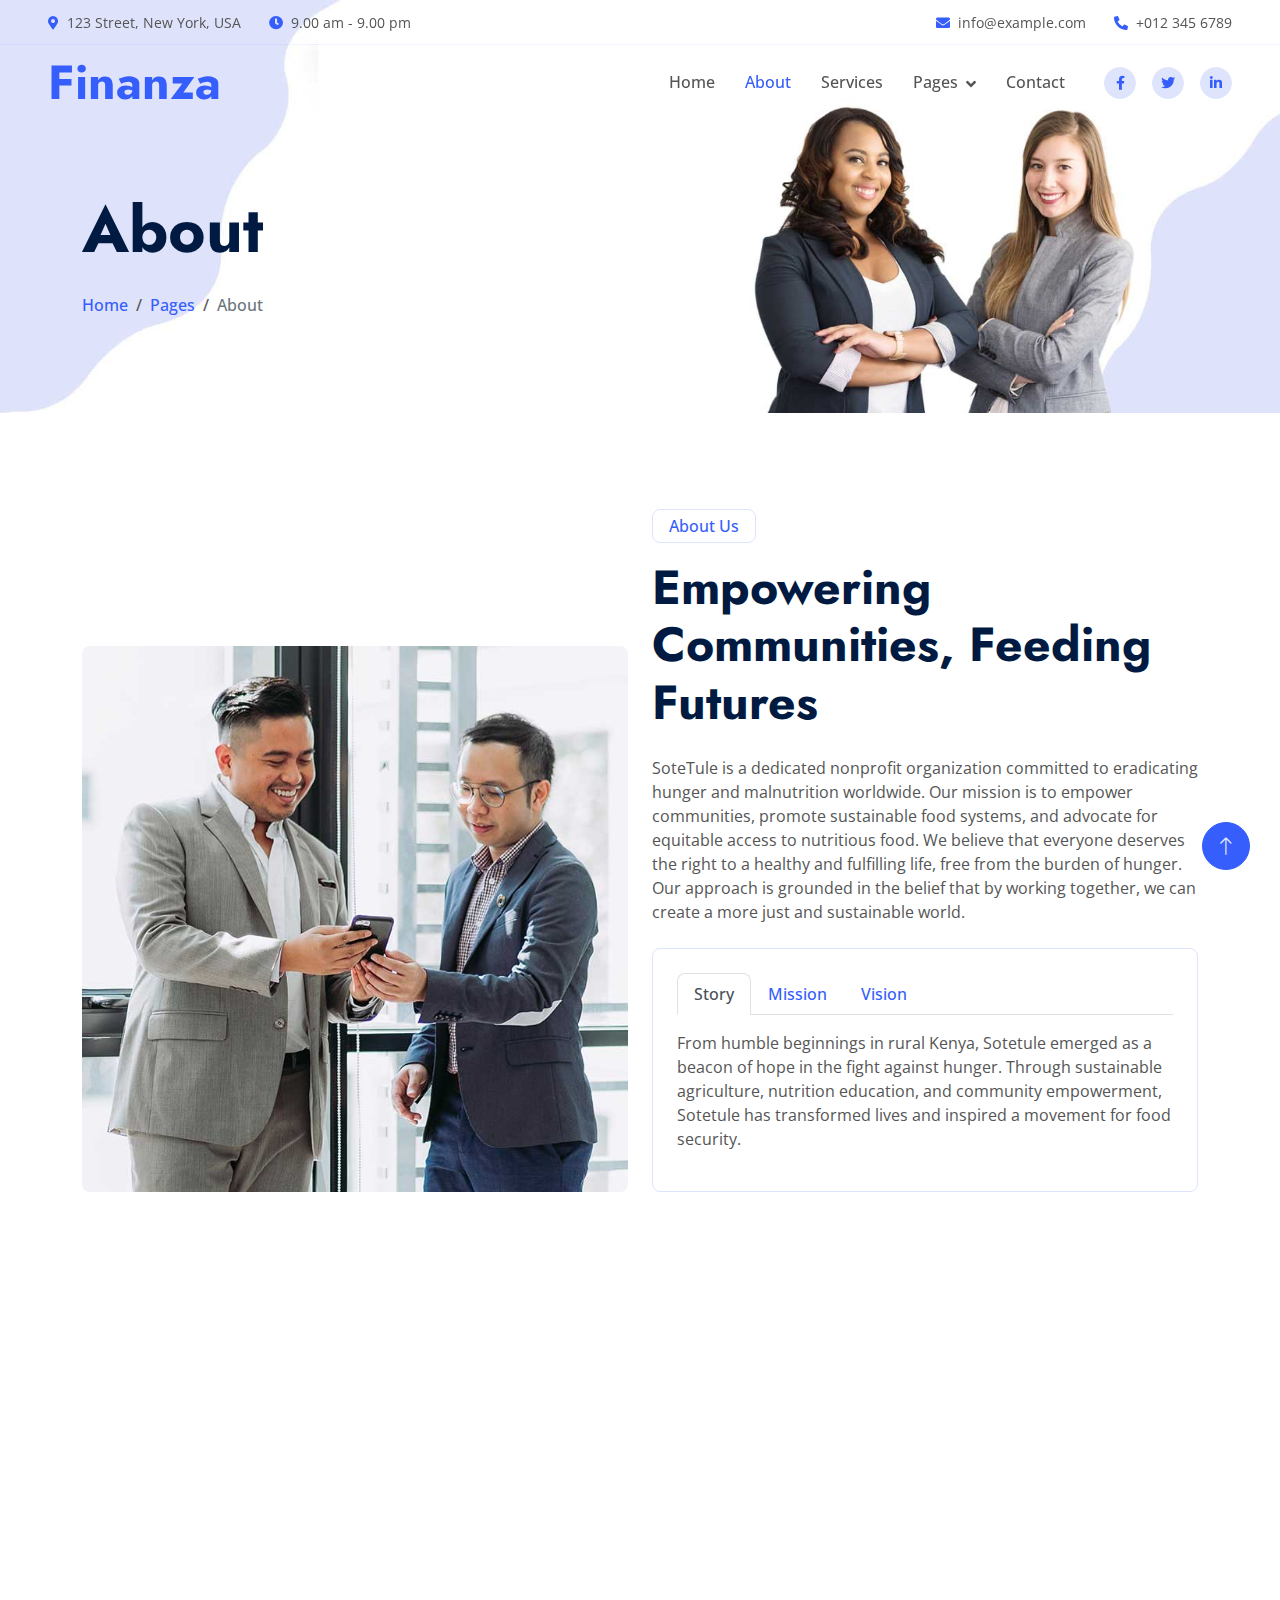
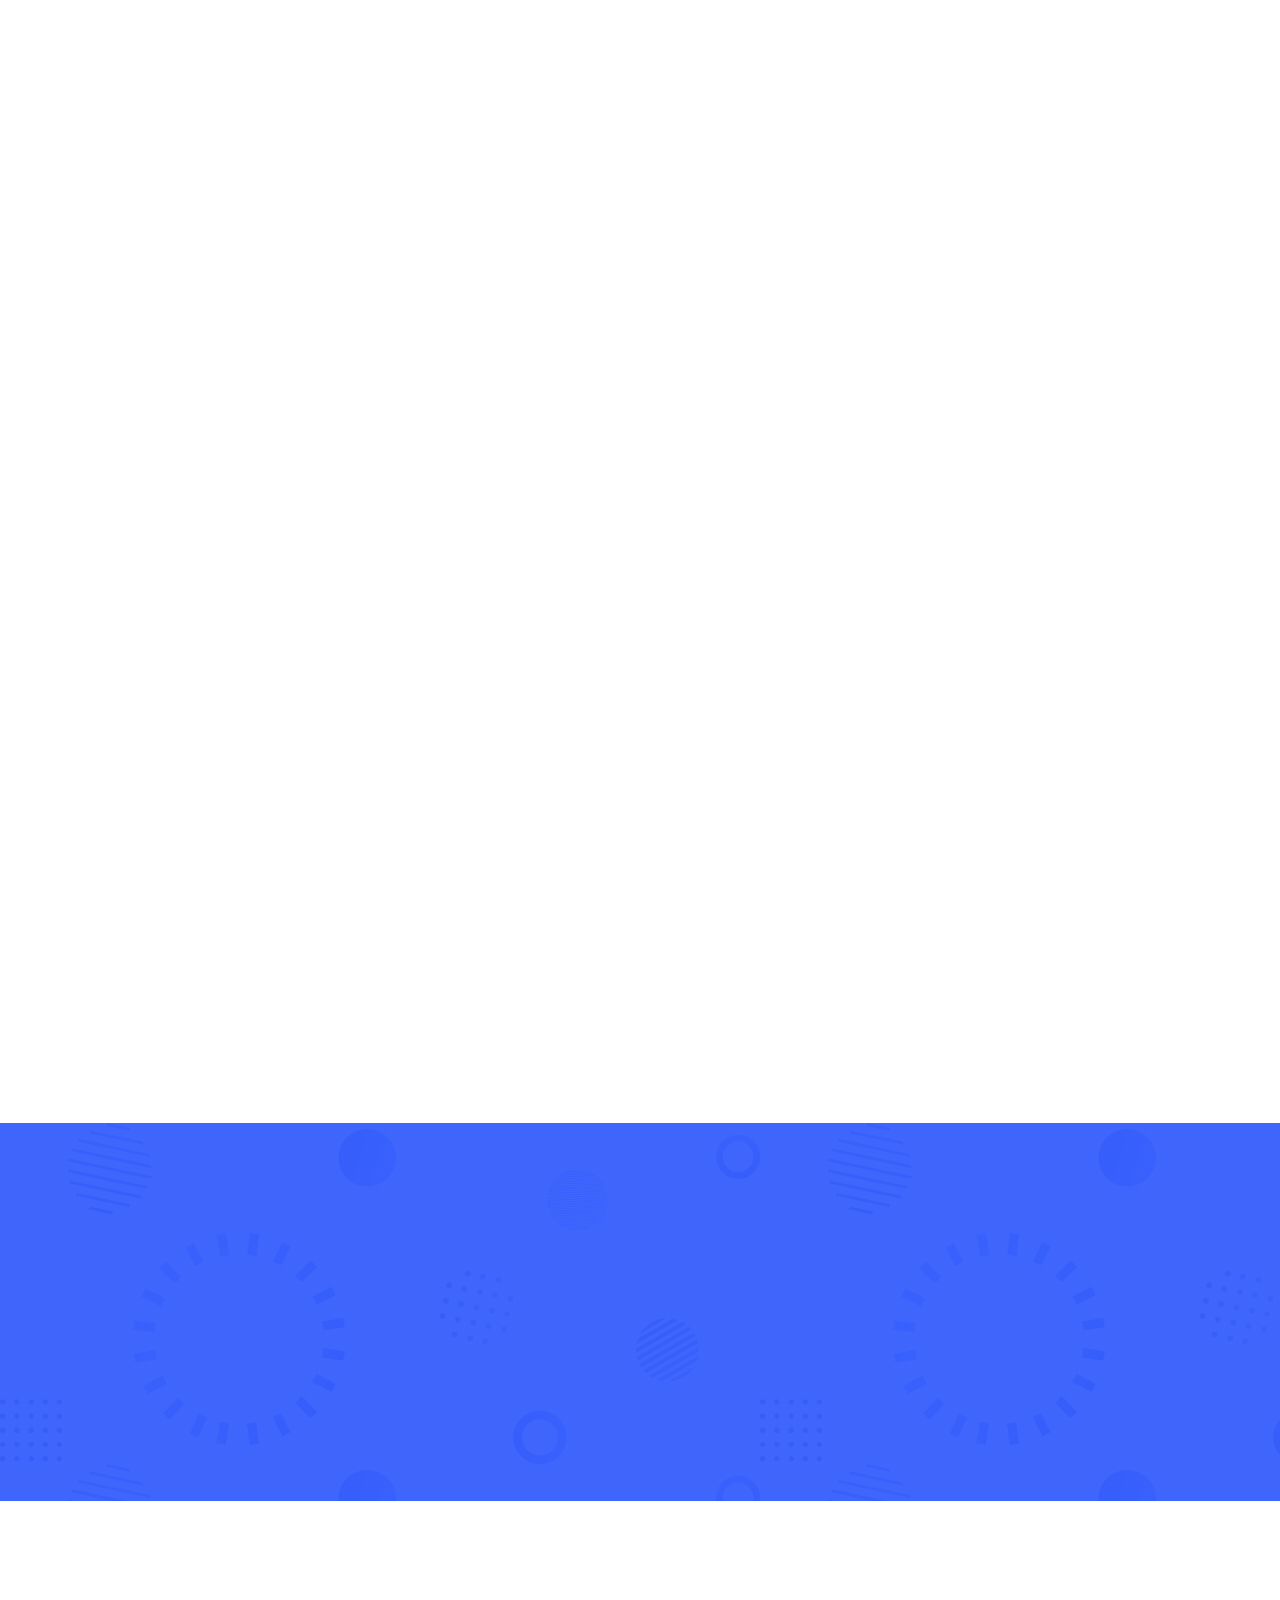
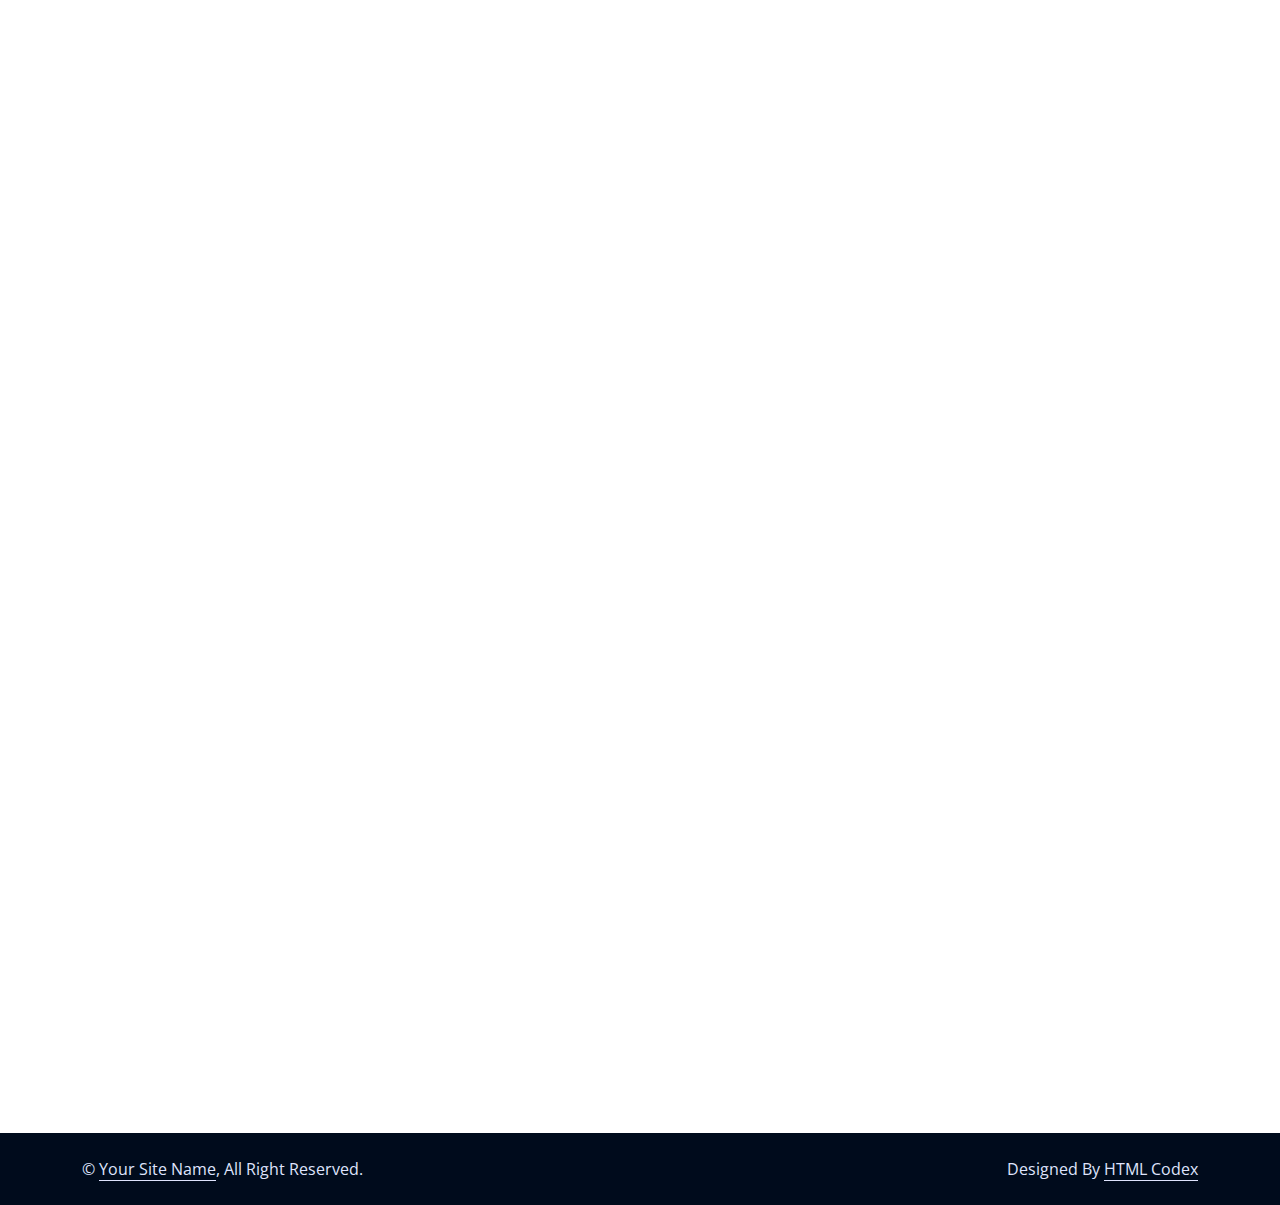
==== about.html @ b4c30daa "new project" ====
<!DOCTYPE html>
<html lang="en">

<head>
    <meta charset="utf-8">
    <title>Finanza - Financial Services Website Template</title>
    <meta content="width=device-width, initial-scale=1.0" name="viewport">
    <meta content="" name="keywords">
    <meta content="" name="description">

    <!-- Favicon -->
    <link href="img/favicon.ico" rel="icon">

    <!-- Google Web Fonts -->
    <link rel="preconnect" href="https://fonts.googleapis.com">
    <link rel="preconnect" href="https://fonts.gstatic.com" crossorigin>
    <link href="https://fonts.googleapis.com/css2?family=Jost:wght@500;600;700&family=Open+Sans:wght@400;500&display=swap" rel="stylesheet">  

    <!-- Icon Font Stylesheet -->
    <link href="https://cdnjs.cloudflare.com/ajax/libs/font-awesome/5.10.0/css/all.min.css" rel="stylesheet">
    <link href="https://cdn.jsdelivr.net/npm/bootstrap-icons@1.4.1/font/bootstrap-icons.css" rel="stylesheet">

    <!-- Libraries Stylesheet -->
    <link href="lib/animate/animate.min.css" rel="stylesheet">
    <link href="lib/owlcarousel/assets/owl.carousel.min.css" rel="stylesheet">

    <!-- Customized Bootstrap Stylesheet -->
    <link href="css/bootstrap.min.css" rel="stylesheet">

    <!-- Template Stylesheet -->
    <link href="css/style.css" rel="stylesheet">
</head>

<body>
    <!-- Spinner Start -->
    <div id="spinner" class="show bg-white position-fixed translate-middle w-100 vh-100 top-50 start-50 d-flex align-items-center justify-content-center">
        <div class="spinner-border text-primary" role="status" style="width: 3rem; height: 3rem;"></div>
    </div>
    <!-- Spinner End -->


    <!-- Navbar Start -->
    <div class="container-fluid fixed-top px-0 wow fadeIn" data-wow-delay="0.1s">
        <div class="top-bar row gx-0 align-items-center d-none d-lg-flex">
            <div class="col-lg-6 px-5 text-start">
                <small><i class="fa fa-map-marker-alt text-primary me-2"></i>123 Street, New York, USA</small>
                <small class="ms-4"><i class="fa fa-clock text-primary me-2"></i>9.00 am - 9.00 pm</small>
            </div>
            <div class="col-lg-6 px-5 text-end">
                <small><i class="fa fa-envelope text-primary me-2"></i>info@example.com</small>
                <small class="ms-4"><i class="fa fa-phone-alt text-primary me-2"></i>+012 345 6789</small>
            </div>
        </div>

        <nav class="navbar navbar-expand-lg navbar-light py-lg-0 px-lg-5 wow fadeIn" data-wow-delay="0.1s">
            <a href="index.html" class="navbar-brand ms-4 ms-lg-0">
                <h1 class="display-5 text-primary m-0">Finanza</h1>
            </a>
            <button type="button" class="navbar-toggler me-4" data-bs-toggle="collapse" data-bs-target="#navbarCollapse">
                <span class="navbar-toggler-icon"></span>
            </button>
            <div class="collapse navbar-collapse" id="navbarCollapse">
                <div class="navbar-nav ms-auto p-4 p-lg-0">
                    <a href="index.html" class="nav-item nav-link">Home</a>
                    <a href="about.html" class="nav-item nav-link active">About</a>
                    <a href="service.html" class="nav-item nav-link">Services</a>
                    <div class="nav-item dropdown">
                        <a href="#" class="nav-link dropdown-toggle" data-bs-toggle="dropdown">Pages</a>
                        <div class="dropdown-menu border-light m-0">
                            <a href="project.html" class="dropdown-item">Projects</a>
                            <a href="feature.html" class="dropdown-item">Features</a>
                            <a href="team.html" class="dropdown-item">Team Member</a>
                            <a href="testimonial.html" class="dropdown-item">Testimonial</a>
                            <a href="404.html" class="dropdown-item">404 Page</a>
                        </div>
                    </div>
                    <a href="contact.html" class="nav-item nav-link">Contact</a>
                </div>
                <div class="d-none d-lg-flex ms-2">
                    <a class="btn btn-light btn-sm-square rounded-circle ms-3" href="">
                        <small class="fab fa-facebook-f text-primary"></small>
                    </a>
                    <a class="btn btn-light btn-sm-square rounded-circle ms-3" href="">
                        <small class="fab fa-twitter text-primary"></small>
                    </a>
                    <a class="btn btn-light btn-sm-square rounded-circle ms-3" href="">
                        <small class="fab fa-linkedin-in text-primary"></small>
                    </a>
                </div>
            </div>
        </nav>
    </div>
    <!-- Navbar End -->


    <!-- Page Header Start -->
    <div class="container-fluid page-header mb-5 wow fadeIn" data-wow-delay="0.1s">
        <div class="container">
            <h1 class="display-3 mb-4 animated slideInDown">About</h1>
            <nav aria-label="breadcrumb animated slideInDown">
                <ol class="breadcrumb mb-0">
                    <li class="breadcrumb-item"><a href="#">Home</a></li>
                    <li class="breadcrumb-item"><a href="#">Pages</a></li>
                    <li class="breadcrumb-item active" aria-current="page">About</li>
                </ol>
            </nav>
        </div>
    </div>
    <!-- Page Header End -->


    <!-- About Start -->
    <div class="container-xxl py-5">
        <div class="container">
            <div class="row g-4 align-items-end mb-4">
                <div class="col-lg-6 wow fadeInUp" data-wow-delay="0.1s">
                    <img class="img-fluid rounded" src="img/about.jpg">
                </div>
                <div class="col-lg-6 wow fadeInUp" data-wow-delay="0.3s">
                    <p class="d-inline-block border rounded text-primary fw-semi-bold py-1 px-3">About Us</p>
                    <h1 class="display-5 mb-4">Empowering Communities, Feeding Futures</h1>
                    <p class="mb-4">SoteTule is a dedicated nonprofit organization committed to eradicating hunger and malnutrition worldwide. Our mission is to empower communities, promote sustainable food systems, and advocate for equitable access to nutritious food.
                    We believe that everyone deserves the right to a healthy and fulfilling life, free from the burden of hunger. Our approach is grounded in the belief that by working together, we can create a more just and sustainable world.</p>
                    <div class="border rounded p-4">
                        <nav>
                            <div class="nav nav-tabs mb-3" id="nav-tab" role="tablist">
                                <button class="nav-link fw-semi-bold active" id="nav-story-tab" data-bs-toggle="tab" data-bs-target="#nav-story" type="button" role="tab" aria-controls="nav-story" aria-selected="true">Story</button>
                                <button class="nav-link fw-semi-bold" id="nav-mission-tab" data-bs-toggle="tab" data-bs-target="#nav-mission" type="button" role="tab" aria-controls="nav-mission" aria-selected="false">Mission</button>
                                <button class="nav-link fw-semi-bold" id="nav-vision-tab" data-bs-toggle="tab" data-bs-target="#nav-vision" type="button" role="tab" aria-controls="nav-vision" aria-selected="false">Vision</button>
                            </div>
                        </nav>
                        <div class="tab-content" id="nav-tabContent">
                            <div class="tab-pane fade show active" id="nav-story" role="tabpanel" aria-labelledby="nav-story-tab">
                                <p>From humble beginnings in rural Kenya, Sotetule emerged as a beacon of hope in the fight against hunger. Through sustainable agriculture, nutrition education, and community empowerment, Sotetule has transformed lives and inspired a movement for food security.</p>
                                <!-- <p class="mb-0">Diam dolor diam ipsum et tempor sit. Aliqu diam amet diam et eos labore. Clita erat ipsum et lorem et sit</p> -->
                            </div>
                            <div class="tab-pane fade" id="nav-mission" role="tabpanel" aria-labelledby="nav-mission-tab">
                                <p>To eradicate hunger and malnutrition worldwide by promoting sustainable food systems, empowering communities, and advocating for equitable access to nutritious food.</p>
                                <!-- <p class="mb-0">Diam dolor diam ipsum et tempor sit. Aliqu diam amet diam et eos labore. Clita erat ipsum et lorem et sit</p> -->
                            </div>
                            <div class="tab-pane fade" id="nav-vision" role="tabpanel" aria-labelledby="nav-vision-tab">
                                <p>A world where everyone has the right to a healthy and fulfilling life, free from hunger and malnutrition.</p>
                                <!-- <p class="mb-0">Diam dolor diam ipsum et tempor sit. Aliqu diam amet diam et eos labore. Clita erat ipsum et lorem et sit</p> -->
                            </div>
                        </div>
                    </div>
                </div>
            </div><!--about us-->

            <div class="row g-4 align-items-end mb-4">
                <div class="col-lg-6 wow fadeInUp" data-wow-delay="0.3s">
                    <p class="d-inline-block border rounded text-primary fw-semi-bold py-1 px-3">Our Approach</p>
                    <h1 class="display-5 mb-4">Our key approaches include:</h1>
                    <ul>
                        <li>Community-Driven Initiatives: We empower local communities to take ownership of their food systems and implement sustainable solutions.</li>
                        <li>Partnerships and Collaborations: We work with governments, NGOs, and the private sector to leverage resources and expertise.</li>
                        <li>Evidence-Based Practices: We use data and research to inform our programs and ensure their effectiveness.</li>
                    </ul>
                </div>
                <div class="col-lg-6 wow fadeInUp" data-wow-delay="0.1s">
                    <img class="img-fluid rounded" src="img/about.jpg">
                </div>
            </div><!--our approach-->


            <div class="row g-4 align-items-end mb-4">
                <div class="col-lg-6 wow fadeInUp" data-wow-delay="0.1s">
                    <img class="img-fluid rounded" src="img/about.jpg">
                </div>
                <div class="col-lg-6 wow fadeInUp" data-wow-delay="0.3s">
                    <p class="d-inline-block border rounded text-primary fw-semi-bold py-1 px-3">About Us</p>
                    <h1 class="display-5 mb-4">Empowering Communities, Feeding Futures</h1>
                    <p class="mb-4">SoteTule is a dedicated nonprofit organization committed to eradicating hunger and malnutrition worldwide. Our mission is to empower communities, promote sustainable food systems, and advocate for equitable access to nutritious food.
                    We believe that everyone deserves the right to a healthy and fulfilling life, free from the burden of hunger. Our approach is grounded in the belief that by working together, we can create a more just and sustainable world.</p>
                    <div class="border rounded p-4">
                        <nav>
                            <div class="nav nav-tabs mb-3" id="nav-tab" role="tablist">
                                <button class="nav-link fw-semi-bold active" id="nav-story-tab" data-bs-toggle="tab" data-bs-target="#nav-story" type="button" role="tab" aria-controls="nav-story" aria-selected="true">Story</button>
                                <button class="nav-link fw-semi-bold" id="nav-mission-tab" data-bs-toggle="tab" data-bs-target="#nav-mission" type="button" role="tab" aria-controls="nav-mission" aria-selected="false">Mission</button>
                                <button class="nav-link fw-semi-bold" id="nav-vision-tab" data-bs-toggle="tab" data-bs-target="#nav-vision" type="button" role="tab" aria-controls="nav-vision" aria-selected="false">Vision</button>
                            </div>
                        </nav>
                        <div class="tab-content" id="nav-tabContent">
                            <div class="tab-pane fade show active" id="nav-story" role="tabpanel" aria-labelledby="nav-story-tab">
                                <p>From humble beginnings in rural Kenya, Sotetule emerged as a beacon of hope in the fight against hunger. Through sustainable agriculture, nutrition education, and community empowerment, Sotetule has transformed lives and inspired a movement for food security.</p>
                                <!-- <p class="mb-0">Diam dolor diam ipsum et tempor sit. Aliqu diam amet diam et eos labore. Clita erat ipsum et lorem et sit</p> -->
                            </div>
                            <div class="tab-pane fade" id="nav-mission" role="tabpanel" aria-labelledby="nav-mission-tab">
                                <p>To eradicate hunger and malnutrition worldwide by promoting sustainable food systems, empowering communities, and advocating for equitable access to nutritious food.</p>
                                <!-- <p class="mb-0">Diam dolor diam ipsum et tempor sit. Aliqu diam amet diam et eos labore. Clita erat ipsum et lorem et sit</p> -->
                            </div>
                            <div class="tab-pane fade" id="nav-vision" role="tabpanel" aria-labelledby="nav-vision-tab">
                                <p>A world where everyone has the right to a healthy and fulfilling life, free from hunger and malnutrition.</p>
                                <!-- <p class="mb-0">Diam dolor diam ipsum et tempor sit. Aliqu diam amet diam et eos labore. Clita erat ipsum et lorem et sit</p> -->
                            </div>
                        </div>
                    </div>
                </div>
            </div><!--our impact-->

            <div class="border rounded p-4 wow fadeInUp" data-wow-delay="0.1s">
                <div class="row g-4">
                    <div class="col-lg-4 wow fadeIn" data-wow-delay="0.1s">
                        <div class="h-100">
                            <div class="d-flex">
                                <div class="flex-shrink-0 btn-lg-square rounded-circle bg-primary">
                                    <i class="fa fa-times text-white"></i>
                                </div>
                                <div class="ps-3">
                                    <h4>No Hidden Cost</h4>
                                    <span>Clita erat ipsum lorem sit sed stet duo justo</span>
                                </div>
                                <div class="border-end d-none d-lg-block"></div>
                            </div>
                            <div class="border-bottom mt-4 d-block d-lg-none"></div>
                        </div>
                    </div>
                    <div class="col-lg-4 wow fadeIn" data-wow-delay="0.3s">
                        <div class="h-100">
                            <div class="d-flex">
                                <div class="flex-shrink-0 btn-lg-square rounded-circle bg-primary">
                                    <i class="fa fa-users text-white"></i>
                                </div>
                                <div class="ps-3">
                                    <h4>Dedicated Team</h4>
                                    <span>Clita erat ipsum lorem sit sed stet duo justo</span>
                                </div>
                                <div class="border-end d-none d-lg-block"></div>
                            </div>
                            <div class="border-bottom mt-4 d-block d-lg-none"></div>
                        </div>
                    </div>
                    <div class="col-lg-4 wow fadeIn" data-wow-delay="0.5s">
                        <div class="h-100">
                            <div class="d-flex">
                                <div class="flex-shrink-0 btn-lg-square rounded-circle bg-primary">
                                    <i class="fa fa-phone text-white"></i>
                                </div>
                                <div class="ps-3">
                                    <h4>24/7 Available</h4>
                                    <span>Clita erat ipsum lorem sit sed stet duo justo</span>
                                </div>
                            </div>
                        </div>
                    </div>
                </div>
            </div>
        </div>
    </div>
    <!-- About End -->


    <!-- Facts Start -->
    <div class="container-fluid facts my-5 py-5">
        <div class="container py-5">
            <div class="row g-5">
                <div class="col-sm-6 col-lg-3 text-center wow fadeIn" data-wow-delay="0.1s">
                    <i class="fa fa-users fa-3x text-white mb-3"></i>
                    <h1 class="display-4 text-white" data-toggle="counter-up">1234</h1>
                    <span class="fs-5 text-white">Happy Clients</span>
                    <hr class="bg-white w-25 mx-auto mb-0">
                </div>
                <div class="col-sm-6 col-lg-3 text-center wow fadeIn" data-wow-delay="0.3s">
                    <i class="fa fa-check fa-3x text-white mb-3"></i>
                    <h1 class="display-4 text-white" data-toggle="counter-up">1234</h1>
                    <span class="fs-5 text-white">Projects Completed</span>
                    <hr class="bg-white w-25 mx-auto mb-0">
                </div>
                <div class="col-sm-6 col-lg-3 text-center wow fadeIn" data-wow-delay="0.5s">
                    <i class="fa fa-users-cog fa-3x text-white mb-3"></i>
                    <h1 class="display-4 text-white" data-toggle="counter-up">1234</h1>
                    <span class="fs-5 text-white">Dedicated Staff</span>
                    <hr class="bg-white w-25 mx-auto mb-0">
                </div>
                <div class="col-sm-6 col-lg-3 text-center wow fadeIn" data-wow-delay="0.7s">
                    <i class="fa fa-award fa-3x text-white mb-3"></i>
                    <h1 class="display-4 text-white" data-toggle="counter-up">1234</h1>
                    <span class="fs-5 text-white">Awards Achieved</span>
                    <hr class="bg-white w-25 mx-auto mb-0">
                </div>
            </div>
        </div>
    </div>
    <!-- Facts End -->


    <!-- Team Start -->
    <div class="container-xxl py-5">
        <div class="container">
            <div class="text-center mx-auto wow fadeInUp" data-wow-delay="0.1s" style="max-width: 600px;">
                <p class="d-inline-block border rounded text-primary fw-semi-bold py-1 px-3">Our Team</p>
                <h1 class="display-5 mb-5">Exclusive Team</h1>
            </div>
            <div class="row g-4">
                <div class="col-lg-4 col-md-6 wow fadeInUp" data-wow-delay="0.1s">
                    <div class="team-item">
                        <img class="img-fluid rounded" src="img/team-1.jpg" alt="">
                        <div class="team-text">
                            <h4 class="mb-0">Kate Winslet</h4>
                            <div class="team-social d-flex">
                                <a class="btn btn-square rounded-circle mx-1" href=""><i class="fab fa-facebook-f"></i></a>
                                <a class="btn btn-square rounded-circle mx-1" href=""><i class="fab fa-twitter"></i></a>
                                <a class="btn btn-square rounded-circle mx-1" href=""><i class="fab fa-instagram"></i></a>
                            </div>
                        </div>
                    </div>
                </div>
                <div class="col-lg-4 col-md-6 wow fadeInUp" data-wow-delay="0.3s">
                    <div class="team-item">
                        <img class="img-fluid rounded" src="img/team-2.jpg" alt="">
                        <div class="team-text">
                            <h4 class="mb-0">Jac Jacson</h4>
                            <div class="team-social d-flex">
                                <a class="btn btn-square rounded-circle mx-1" href=""><i class="fab fa-facebook-f"></i></a>
                                <a class="btn btn-square rounded-circle mx-1" href=""><i class="fab fa-twitter"></i></a>
                                <a class="btn btn-square rounded-circle mx-1" href=""><i class="fab fa-instagram"></i></a>
                            </div>
                        </div>
                    </div>
                </div>
                <div class="col-lg-4 col-md-6 wow fadeInUp" data-wow-delay="0.5s">
                    <div class="team-item">
                        <img class="img-fluid rounded" src="img/team-3.jpg" alt="">
                        <div class="team-text">
                            <h4 class="mb-0">Doris Jordan</h4>
                            <div class="team-social d-flex">
                                <a class="btn btn-square rounded-circle mx-1" href=""><i class="fab fa-facebook-f"></i></a>
                                <a class="btn btn-square rounded-circle mx-1" href=""><i class="fab fa-twitter"></i></a>
                                <a class="btn btn-square rounded-circle mx-1" href=""><i class="fab fa-instagram"></i></a>
                            </div>
                        </div>
                    </div>
                </div>
            </div>
        </div>
    </div>
    <!-- Team End -->
        

    <!-- Footer Start -->
    <div class="container-fluid bg-dark text-light footer mt-5 py-5 wow fadeIn" data-wow-delay="0.1s">
        <div class="container py-5">
            <div class="row g-5">
                <div class="col-lg-3 col-md-6">
                    <h4 class="text-white mb-4">Our Office</h4>
                    <p class="mb-2"><i class="fa fa-map-marker-alt me-3"></i>123 Street, New York, USA</p>
                    <p class="mb-2"><i class="fa fa-phone-alt me-3"></i>+012 345 67890</p>
                    <p class="mb-2"><i class="fa fa-envelope me-3"></i>info@example.com</p>
                    <div class="d-flex pt-2">
                        <a class="btn btn-square btn-outline-light rounded-circle me-2" href=""><i class="fab fa-twitter"></i></a>
                        <a class="btn btn-square btn-outline-light rounded-circle me-2" href=""><i class="fab fa-facebook-f"></i></a>
                        <a class="btn btn-square btn-outline-light rounded-circle me-2" href=""><i class="fab fa-youtube"></i></a>
                        <a class="btn btn-square btn-outline-light rounded-circle me-2" href=""><i class="fab fa-linkedin-in"></i></a>
                    </div>
                </div>
                <div class="col-lg-3 col-md-6">
                    <h4 class="text-white mb-4">Services</h4>
                    <a class="btn btn-link" href="">Financial Planning</a>
                    <a class="btn btn-link" href="">Cash Investment</a>
                    <a class="btn btn-link" href="">Financial Consultancy</a>
                    <a class="btn btn-link" href="">Business Loans</a>
                    <a class="btn btn-link" href="">Business Analysis</a>
                </div>
                <div class="col-lg-3 col-md-6">
                    <h4 class="text-white mb-4">Quick Links</h4>
                    <a class="btn btn-link" href="">About Us</a>
                    <a class="btn btn-link" href="">Contact Us</a>
                    <a class="btn btn-link" href="">Our Services</a>
                    <a class="btn btn-link" href="">Terms & Condition</a>
                    <a class="btn btn-link" href="">Support</a>
                </div>
                <div class="col-lg-3 col-md-6">
                    <h4 class="text-white mb-4">Newsletter</h4>
                    <p>Dolor amet sit justo amet elitr clita ipsum elitr est.</p>
                    <div class="position-relative w-100">
                        <input class="form-control bg-white border-0 w-100 py-3 ps-4 pe-5" type="text" placeholder="Your email">
                        <button type="button" class="btn btn-primary py-2 position-absolute top-0 end-0 mt-2 me-2">SignUp</button>
                    </div>
                </div>
            </div>
        </div>
    </div>
    <!-- Footer End -->


    <!-- Copyright Start -->
    <div class="container-fluid copyright py-4">
        <div class="container">
            <div class="row">
                <div class="col-md-6 text-center text-md-start mb-3 mb-md-0">
                    &copy; <a class="border-bottom" href="#">Your Site Name</a>, All Right Reserved.
                </div>
                <div class="col-md-6 text-center text-md-end">
                    <!--/*** This template is free as long as you keep the footer author’s credit link/attribution link/backlink. If you'd like to use the template without the footer author’s credit link/attribution link/backlink, you can purchase the Credit Removal License from "https://htmlcodex.com/credit-removal". Thank you for your support. ***/-->
                    Designed By <a class="border-bottom" href="https://htmlcodex.com">HTML Codex</a>
                </div>
            </div>
        </div>
    </div>
    <!-- Copyright End -->


    <!-- Back to Top -->
    <a href="#" class="btn btn-lg btn-primary btn-lg-square rounded-circle back-to-top"><i class="bi bi-arrow-up"></i></a>


    <!-- JavaScript Libraries -->
    <script src="https://code.jquery.com/jquery-3.4.1.min.js"></script>
    <script src="https://cdn.jsdelivr.net/npm/bootstrap@5.0.0/dist/js/bootstrap.bundle.min.js"></script>
    <script src="lib/wow/wow.min.js"></script>
    <script src="lib/easing/easing.min.js"></script>
    <script src="lib/waypoints/waypoints.min.js"></script>
    <script src="lib/owlcarousel/owl.carousel.min.js"></script>
    <script src="lib/counterup/counterup.min.js"></script>

    <!-- Template Javascript -->
    <script src="js/main.js"></script>
</body>

</html>
---- css/style.css ----
/********** Template CSS **********/
:root {
    --primary: #355EFC;
    --secondary: #E93C05;
    --tertiary: #555555;
    --light: #DFE4FD;
    --dark: #011A41;
}

.back-to-top {
    position: fixed;
    display: none;
    right: 30px;
    bottom: 30px;
    z-index: 99;
}

h1,
.h1,
h2,
.h2,
.fw-bold {
    font-weight: 700 !important;
}

h3,
.h3,
h4,
.h4,
.fw-medium {
    font-weight: 600 !important;
}

h5,
.h5,
h6,
.h6,
.fw-semi-bold {
    font-weight: 500 !important;
}


/*** Spinner ***/
#spinner {
    opacity: 0;
    visibility: hidden;
    transition: opacity .5s ease-out, visibility 0s linear .5s;
    z-index: 99999;
}

#spinner.show {
    transition: opacity .5s ease-out, visibility 0s linear 0s;
    visibility: visible;
    opacity: 1;
}


/*** Button ***/
.btn {
    transition: .5s;
    font-weight: 500;
}

.btn-primary,
.btn-outline-primary:hover {
    color: var(--light);
}

.btn-square {
    width: 38px;
    height: 38px;
}

.btn-sm-square {
    width: 32px;
    height: 32px;
}

.btn-lg-square {
    width: 48px;
    height: 48px;
}

.btn-square,
.btn-sm-square,
.btn-lg-square {
    padding: 0;
    display: flex;
    align-items: center;
    justify-content: center;
    font-weight: normal;
}


/*** Navbar ***/
.fixed-top {
    transition: .5s;
}

.top-bar {
    height: 45px;
    border-bottom: 1px solid rgba(53, 94, 252, .07);
}

.navbar .dropdown-toggle::after {
    border: none;
    content: "\f107";
    font-family: "Font Awesome 5 Free";
    font-weight: 900;
    vertical-align: middle;
    margin-left: 8px;
}

.navbar .navbar-nav .nav-link {
    padding: 25px 15px;
    color: var(--tertiary);
    font-weight: 500;
    outline: none;
}

.navbar .navbar-nav .nav-link:hover,
.navbar .navbar-nav .nav-link.active {
    color: var(--primary);
}

@media (max-width: 991.98px) {
    .navbar .navbar-nav {
        margin-top: 10px;
        border-top: 1px solid rgba(0, 0, 0, .07);
        background: #FFFFFF;
    }

    .navbar .navbar-nav .nav-link {
        padding: 10px 0;
    }
}

@media (min-width: 992px) {
    .navbar .nav-item .dropdown-menu {
        display: block;
        visibility: hidden;
        top: 100%;
        transform: rotateX(-75deg);
        transform-origin: 0% 0%;
        transition: .5s;
        opacity: 0;
    }

    .navbar .nav-item:hover .dropdown-menu {
        transform: rotateX(0deg);
        visibility: visible;
        transition: .5s;
        opacity: 1;
    }
}


/*** Header ***/
.carousel-caption {
    top: 0;
    left: 0;
    right: 0;
    bottom: 0;
    display: flex;
    align-items: center;
    justify-content: center;
    text-align: start;
    z-index: 1;
}

.carousel-control-prev,
.carousel-control-next {
    width: 3rem;
}

.carousel-control-prev-icon,
.carousel-control-next-icon {
    width: 3rem;
    height: 3rem;
    background-color: var(--primary);
    border: 10px solid var(--primary);
}

.carousel-control-prev-icon {
    border-radius: 0 3rem 3rem 0;
}

.carousel-control-next-icon {
    border-radius: 3rem 0 0 3rem;
}

@media (max-width: 768px) {
    #header-carousel .carousel-item {
        position: relative;
        min-height: 450px;
    }
    
    #header-carousel .carousel-item img {
        position: absolute;
        width: 100%;
        height: 100%;
        object-fit: cover;
    }
}

.page-header {
    padding-top: 12rem;
    padding-bottom: 6rem;
    background: url(../img/header.jpg) top left no-repeat;
    background-size: cover;
}

.page-header .breadcrumb-item,
.page-header .breadcrumb-item a {
    font-weight: 500;
}

.page-header .breadcrumb-item+.breadcrumb-item::before {
    color: var(--tertiary);
}


/*** Facts ***/
.facts {
    background: linear-gradient(rgba(53, 94, 252, .95), rgba(53, 94, 252, .95)), url(../img/bg.png);
}


/*** Callback ***/
.callback {
    position: relative;
}

.callback::before {
    position: absolute;
    content: "";
    width: 100%;
    height: 50%;
    top: 0;
    left: 0;
    background: linear-gradient(rgba(53, 94, 252, .95), rgba(53, 94, 252, .95)), url(../img/bg.png);
    z-index: -1;
}


/*** Feature ***/
.feature .feature-box,
.feature .feature-box * {
    transition: .5s;
}

.feature .feature-box:hover {
    background: var(--primary);
    border-color: var(--primary) !important;
}

.feature .feature-box:hover * {
    color: #FFFFFF !important;
}


/*** Service ***/
.service .nav .nav-link {
    transition: .5s;
}

.service .nav .nav-link.active {
    border-color: var(--primary) !important;
    background: var(--primary);
}

.service .nav .nav-link.active h5 {
    color: #FFFFFF !important;
}

.service .nav .nav-link.active h5 i {
    color: #FFFFFF !important;
}


/*** Project ***/
.project-item,
.project-item .project-img {
    position: relative;
}

.project-item .project-img a {
    position: absolute;
    width: 100%;
    height: 100%;
    top: 0;
    left: 0;
    background: rgba(255, 255, 255, .5);
    display: flex;
    align-items: center;
    justify-content: center;
    border-radius: 8px;
    opacity: 0;
    transition: .5s;
}

.project-item:hover .project-img a {
    opacity: 1;
}

.project-item .project-title {
    position: absolute;
    top: 3rem;
    right: 0;
    bottom: 0;
    left: 3rem;
    border: 1px solid var(--light);
    border-radius: 8px;
    display: flex;
    align-items: flex-end;
    padding: 18px;
    z-index: -1;
    transition: .5s;
}

.project-item:hover .project-title {
    background: var(--primary);
    border-color: var(--primary);
}

.project-item .project-title h4 {
    transition: .5s;
}

.project-item:hover .project-title h4 {
    color: #FFFFFF;
}

.project-carousel .owl-nav {
    margin-top: 25px;
    display: flex;
    justify-content: center;
}

.project-carousel .owl-nav .owl-prev,
.project-carousel .owl-nav .owl-next {
    margin: 0 12px;
    width: 45px;
    height: 45px;
    display: flex;
    align-items: center;
    justify-content: center;
    color: var(--primary);
    background: var(--light);
    border-radius: 45px;
    font-size: 22px;
    transition: .5s;
}

.project-carousel .owl-nav .owl-prev:hover,
.project-carousel .owl-nav .owl-next:hover {
    background: var(--primary);
    color: var(--light);
}


/*** Team ***/
.team-item {
    position: relative;
    padding: 4rem 0;
}

.team-item img {
    position: relative;
    z-index: 2;
}

.team-item .team-text {
    position: absolute;
    top: 0;
    right: 3rem;
    bottom: 0;
    left: 3rem;
    padding: 15px;
    border: 1px solid var(--light);
    border-radius: 8px;
    display: flex;
    flex-direction: column;
    align-items: center;
    justify-content: space-between;
    transition: .5s;
    z-index: 1;
}

.team-item:hover .team-text {
    background: var(--primary);
    border-color: var(--primary);
}

.team-item .team-text h4 {
    transition: .5s;
}

.team-item:hover .team-text h4 {
    color: #FFFFFF;
}

.team-item .team-social .btn {
    background: var(--light);
    color: var(--primary);
}

.team-item:hover .team-social .btn {
    background: #FFFFFF;
}

.team-item .team-social .btn:hover {
    background: var(--primary);
    color: var(--light);
}


/*** Testimonial ***/
.testimonial-item {
    position: relative;
    text-align: center;
    padding-top: 30px;
}

.testimonial-item .testimonial-text {
    position: relative;
    text-align: center;
}

.testimonial-item .testimonial-text .btn-square {
    position: absolute;
    width: 60px;
    height: 60px;
    top: -30px;
    left: 50%;
    transform: translateX(-50%);
}

.testimonial-item .testimonial-text::before {
    position: absolute;
    content: "";
    bottom: -60px;
    left: 50%;
    transform: translateX(-50%);
    border: 30px solid;
    border-color: var(--light) transparent transparent transparent;
}

.testimonial-item .testimonial-text::after {
    position: absolute;
    content: "";
    bottom: -59px;
    left: 50%;
    transform: translateX(-50%);
    border: 30px solid;
    border-color: #FFFFFF transparent transparent transparent;
}

.testimonial-carousel .owl-item img {
    margin: 0 auto;
    width: 100px;
    height: 100px;
}

.testimonial-carousel .owl-dots {
    margin-top: 25px;
    display: flex;
    align-items: flex-end;
    justify-content: center;
}

.testimonial-carousel .owl-dot {
    position: relative;
    display: inline-block;
    margin: 0 5px;
    width: 30px;
    height: 30px;
    border: 1px solid var(--light);
    border-radius: 30px;
    transition: .5s;
}

.testimonial-carousel .owl-dot::after {
    position: absolute;
    content: "";
    width: 16px;
    height: 16px;
    top: 6px;
    left: 6px;
    border-radius: 16px;
    background: var(--light);
    transition: .5s;
}

.testimonial-carousel .owl-dot.active {
    border-color: var(--primary);
}

.testimonial-carousel .owl-dot.active::after {
    background: var(--primary);
}


/*** Footer ***/
.footer .btn.btn-link {
    display: block;
    margin-bottom: 5px;
    padding: 0;
    text-align: left;
    color: var(--light);
    font-weight: normal;
    text-transform: capitalize;
    transition: .3s;
}

.footer .btn.btn-link::before {
    position: relative;
    content: "\f105";
    font-family: "Font Awesome 5 Free";
    font-weight: 900;
    margin-right: 10px;
}

.footer .btn.btn-link:hover {
    color: var(--primary);
    letter-spacing: 1px;
    box-shadow: none;
}

.copyright {
    color: var(--light);
    background: #000B1C;
}

.copyright a {
    color: var(--light);
}

.copyright a:hover {
    color: var(--primary);
}
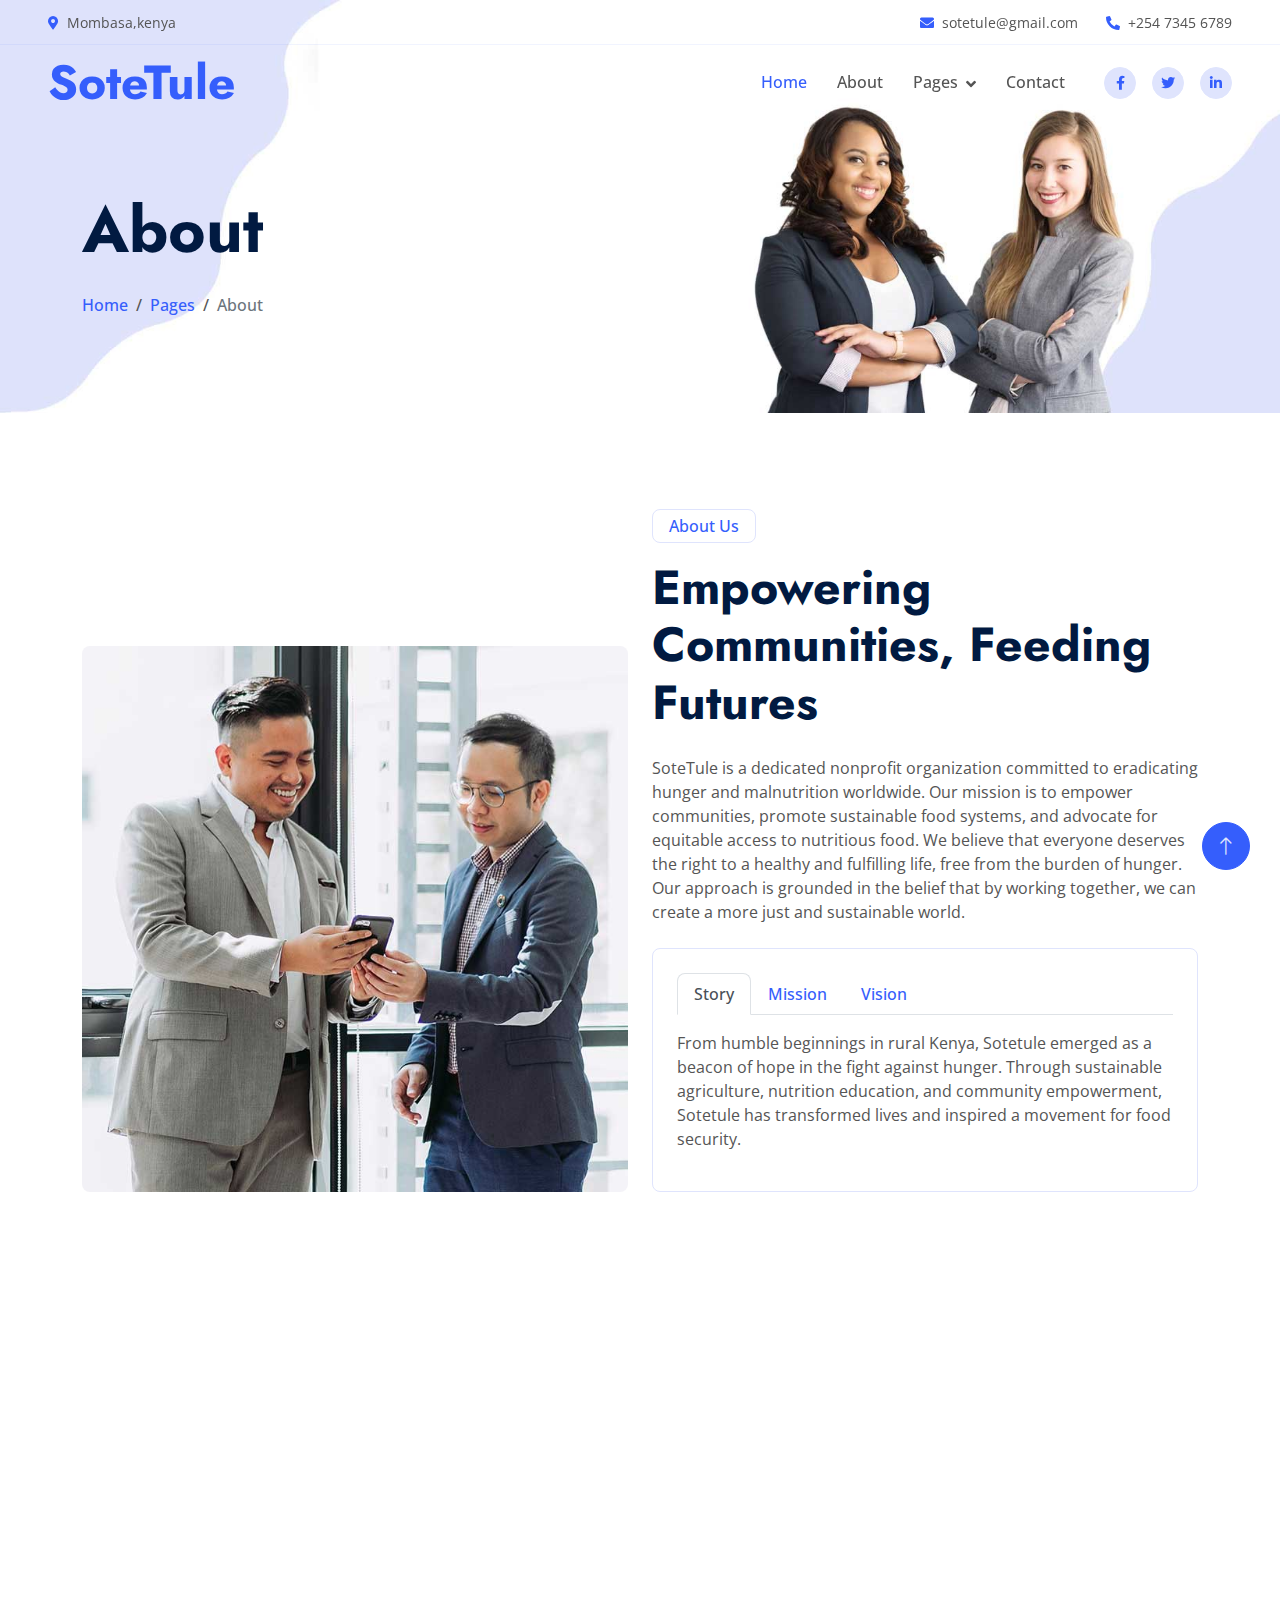
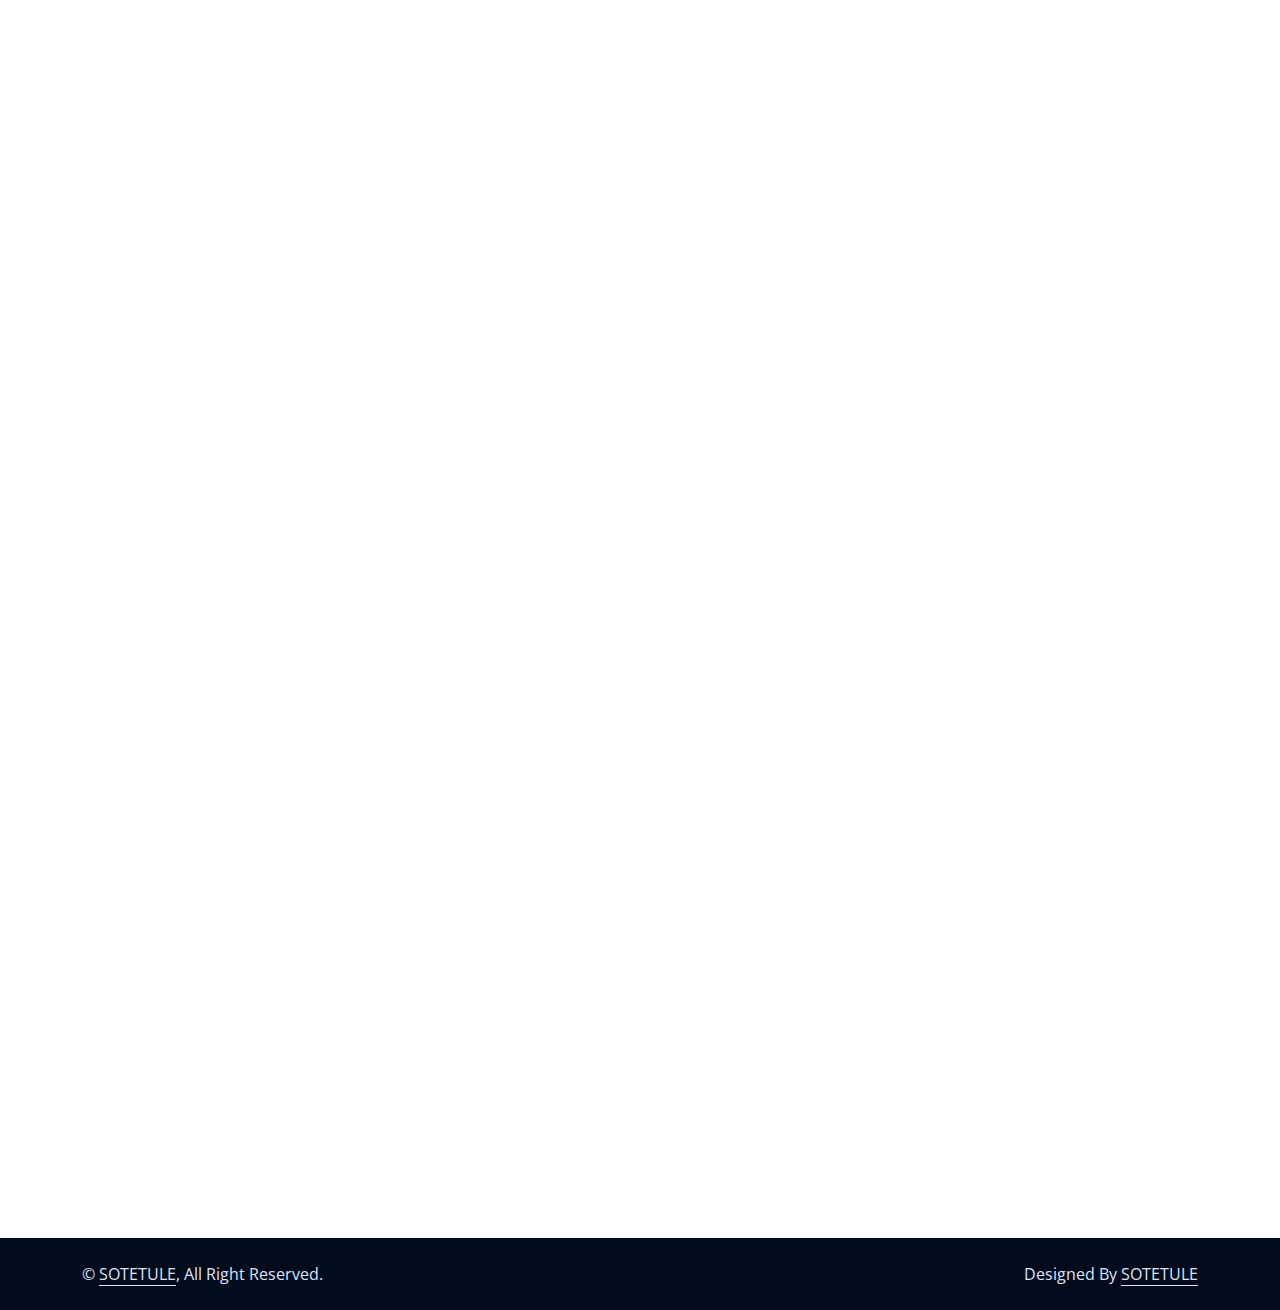
==== commit db205ae0: "updates" ====
--- a/about.html
+++ b/about.html
@@ -3,7 +3,7 @@
 
 <head>
     <meta charset="utf-8">
-    <title>Finanza - Financial Services Website Template</title>
+    <title>SoteTule Organization</title>
     <meta content="width=device-width, initial-scale=1.0" name="viewport">
     <meta content="" name="keywords">
     <meta content="" name="description">
@@ -39,39 +39,37 @@
     <!-- Spinner End -->
 
 
-    <!-- Navbar Start -->
+    
+        <!-- Navbar Start -->
     <div class="container-fluid fixed-top px-0 wow fadeIn" data-wow-delay="0.1s">
         <div class="top-bar row gx-0 align-items-center d-none d-lg-flex">
             <div class="col-lg-6 px-5 text-start">
-                <small><i class="fa fa-map-marker-alt text-primary me-2"></i>123 Street, New York, USA</small>
-                <small class="ms-4"><i class="fa fa-clock text-primary me-2"></i>9.00 am - 9.00 pm</small>
+                <small><i class="fa fa-map-marker-alt text-primary me-2"></i>Mombasa,kenya</small>
             </div>
             <div class="col-lg-6 px-5 text-end">
-                <small><i class="fa fa-envelope text-primary me-2"></i>info@example.com</small>
-                <small class="ms-4"><i class="fa fa-phone-alt text-primary me-2"></i>+012 345 6789</small>
+                <small><i class="fa fa-envelope text-primary me-2"></i>sotetule@gmail.com</small>
+                <small class="ms-4"><i class="fa fa-phone-alt text-primary me-2"></i>+254 7345 6789</small>
             </div>
         </div>
 
         <nav class="navbar navbar-expand-lg navbar-light py-lg-0 px-lg-5 wow fadeIn" data-wow-delay="0.1s">
             <a href="index.html" class="navbar-brand ms-4 ms-lg-0">
-                <h1 class="display-5 text-primary m-0">Finanza</h1>
+                <h1 class="display-5 text-primary m-0">SoteTule</h1>
             </a>
             <button type="button" class="navbar-toggler me-4" data-bs-toggle="collapse" data-bs-target="#navbarCollapse">
                 <span class="navbar-toggler-icon"></span>
             </button>
             <div class="collapse navbar-collapse" id="navbarCollapse">
                 <div class="navbar-nav ms-auto p-4 p-lg-0">
-                    <a href="index.html" class="nav-item nav-link">Home</a>
-                    <a href="about.html" class="nav-item nav-link active">About</a>
-                    <a href="service.html" class="nav-item nav-link">Services</a>
+                    <a href="index.html" class="nav-item nav-link active">Home</a>
+                    <a href="about.html" class="nav-item nav-link">About</a>
+                    <!-- <a href="service.html" class="nav-item nav-link">Services</a> -->
                     <div class="nav-item dropdown">
                         <a href="#" class="nav-link dropdown-toggle" data-bs-toggle="dropdown">Pages</a>
                         <div class="dropdown-menu border-light m-0">
-                            <a href="project.html" class="dropdown-item">Projects</a>
-                            <a href="feature.html" class="dropdown-item">Features</a>
+                            <a href="project.html" class="dropdown-item">Projects</a> 
                             <a href="team.html" class="dropdown-item">Team Member</a>
                             <a href="testimonial.html" class="dropdown-item">Testimonial</a>
-                            <a href="404.html" class="dropdown-item">404 Page</a>
                         </div>
                     </div>
                     <a href="contact.html" class="nav-item nav-link">Contact</a>
@@ -168,81 +166,21 @@
                     <img class="img-fluid rounded" src="img/about.jpg">
                 </div>
                 <div class="col-lg-6 wow fadeInUp" data-wow-delay="0.3s">
-                    <p class="d-inline-block border rounded text-primary fw-semi-bold py-1 px-3">About Us</p>
-                    <h1 class="display-5 mb-4">Empowering Communities, Feeding Futures</h1>
-                    <p class="mb-4">SoteTule is a dedicated nonprofit organization committed to eradicating hunger and malnutrition worldwide. Our mission is to empower communities, promote sustainable food systems, and advocate for equitable access to nutritious food.
-                    We believe that everyone deserves the right to a healthy and fulfilling life, free from the burden of hunger. Our approach is grounded in the belief that by working together, we can create a more just and sustainable world.</p>
-                    <div class="border rounded p-4">
-                        <nav>
-                            <div class="nav nav-tabs mb-3" id="nav-tab" role="tablist">
-                                <button class="nav-link fw-semi-bold active" id="nav-story-tab" data-bs-toggle="tab" data-bs-target="#nav-story" type="button" role="tab" aria-controls="nav-story" aria-selected="true">Story</button>
-                                <button class="nav-link fw-semi-bold" id="nav-mission-tab" data-bs-toggle="tab" data-bs-target="#nav-mission" type="button" role="tab" aria-controls="nav-mission" aria-selected="false">Mission</button>
-                                <button class="nav-link fw-semi-bold" id="nav-vision-tab" data-bs-toggle="tab" data-bs-target="#nav-vision" type="button" role="tab" aria-controls="nav-vision" aria-selected="false">Vision</button>
-                            </div>
-                        </nav>
-                        <div class="tab-content" id="nav-tabContent">
-                            <div class="tab-pane fade show active" id="nav-story" role="tabpanel" aria-labelledby="nav-story-tab">
-                                <p>From humble beginnings in rural Kenya, Sotetule emerged as a beacon of hope in the fight against hunger. Through sustainable agriculture, nutrition education, and community empowerment, Sotetule has transformed lives and inspired a movement for food security.</p>
-                                <!-- <p class="mb-0">Diam dolor diam ipsum et tempor sit. Aliqu diam amet diam et eos labore. Clita erat ipsum et lorem et sit</p> -->
-                            </div>
-                            <div class="tab-pane fade" id="nav-mission" role="tabpanel" aria-labelledby="nav-mission-tab">
-                                <p>To eradicate hunger and malnutrition worldwide by promoting sustainable food systems, empowering communities, and advocating for equitable access to nutritious food.</p>
-                                <!-- <p class="mb-0">Diam dolor diam ipsum et tempor sit. Aliqu diam amet diam et eos labore. Clita erat ipsum et lorem et sit</p> -->
-                            </div>
-                            <div class="tab-pane fade" id="nav-vision" role="tabpanel" aria-labelledby="nav-vision-tab">
-                                <p>A world where everyone has the right to a healthy and fulfilling life, free from hunger and malnutrition.</p>
-                                <!-- <p class="mb-0">Diam dolor diam ipsum et tempor sit. Aliqu diam amet diam et eos labore. Clita erat ipsum et lorem et sit</p> -->
-                            </div>
-                        </div>
-                    </div>
+                    <p class="d-inline-block border rounded text-primary fw-semi-bold py-1 px-3">Our Impact</p>
+                    <h1 class="display-5 mb-4">Our main core impact</h1>
+                    <p class="mb-4">
+                        Through our various projects and initiatives, we have made a significant impact on the lives of countless individuals and communities. Our work has included:
+                        <ul>
+                            <li>Establishing community gardens to increase local food production</li>
+                            <li>Providing agricultural training to farmers</li>
+                            <li>Supporting nutrition education programs</li>
+                            <li>Operating food banks and distribution networks</li>
+                            <li>Advocating for policies that promote food security</li>
+                        </ul>
+                        Join us in our mission to end hunger and malnutrition. Together, we can create a world where everyone has access to the food they need to thrive.
+                    </p>
                 </div>
             </div><!--our impact-->
-
-            <div class="border rounded p-4 wow fadeInUp" data-wow-delay="0.1s">
-                <div class="row g-4">
-                    <div class="col-lg-4 wow fadeIn" data-wow-delay="0.1s">
-                        <div class="h-100">
-                            <div class="d-flex">
-                                <div class="flex-shrink-0 btn-lg-square rounded-circle bg-primary">
-                                    <i class="fa fa-times text-white"></i>
-                                </div>
-                                <div class="ps-3">
-                                    <h4>No Hidden Cost</h4>
-                                    <span>Clita erat ipsum lorem sit sed stet duo justo</span>
-                                </div>
-                                <div class="border-end d-none d-lg-block"></div>
-                            </div>
-                            <div class="border-bottom mt-4 d-block d-lg-none"></div>
-                        </div>
-                    </div>
-                    <div class="col-lg-4 wow fadeIn" data-wow-delay="0.3s">
-                        <div class="h-100">
-                            <div class="d-flex">
-                                <div class="flex-shrink-0 btn-lg-square rounded-circle bg-primary">
-                                    <i class="fa fa-users text-white"></i>
-                                </div>
-                                <div class="ps-3">
-                                    <h4>Dedicated Team</h4>
-                                    <span>Clita erat ipsum lorem sit sed stet duo justo</span>
-                                </div>
-                                <div class="border-end d-none d-lg-block"></div>
-                            </div>
-                            <div class="border-bottom mt-4 d-block d-lg-none"></div>
-                        </div>
-                    </div>
-                    <div class="col-lg-4 wow fadeIn" data-wow-delay="0.5s">
-                        <div class="h-100">
-                            <div class="d-flex">
-                                <div class="flex-shrink-0 btn-lg-square rounded-circle bg-primary">
-                                    <i class="fa fa-phone text-white"></i>
-                                </div>
-                                <div class="ps-3">
-                                    <h4>24/7 Available</h4>
-                                    <span>Clita erat ipsum lorem sit sed stet duo justo</span>
-                                </div>
-                            </div>
-                        </div>
-                    </div>
                 </div>
             </div>
         </div>
@@ -251,7 +189,7 @@
 
 
     <!-- Facts Start -->
-    <div class="container-fluid facts my-5 py-5">
+    <!-- <div class="container-fluid facts my-5 py-5">
         <div class="container py-5">
             <div class="row g-5">
                 <div class="col-sm-6 col-lg-3 text-center wow fadeIn" data-wow-delay="0.1s">
@@ -280,12 +218,12 @@
                 </div>
             </div>
         </div>
-    </div>
+    </div> -->
     <!-- Facts End -->
 
 
     <!-- Team Start -->
-    <div class="container-xxl py-5">
+    <!-- <div class="container-xxl py-5">
         <div class="container">
             <div class="text-center mx-auto wow fadeInUp" data-wow-delay="0.1s" style="max-width: 600px;">
                 <p class="d-inline-block border rounded text-primary fw-semi-bold py-1 px-3">Our Team</p>
@@ -333,19 +271,19 @@
                 </div>
             </div>
         </div>
-    </div>
+    </div> -->
     <!-- Team End -->
         
 
     <!-- Footer Start -->
     <div class="container-fluid bg-dark text-light footer mt-5 py-5 wow fadeIn" data-wow-delay="0.1s">
         <div class="container py-5">
-            <div class="row g-5">
-                <div class="col-lg-3 col-md-6">
+            <div class="row g-3">
+                <div class="col-lg-3 col-md-4">
                     <h4 class="text-white mb-4">Our Office</h4>
-                    <p class="mb-2"><i class="fa fa-map-marker-alt me-3"></i>123 Street, New York, USA</p>
-                    <p class="mb-2"><i class="fa fa-phone-alt me-3"></i>+012 345 67890</p>
-                    <p class="mb-2"><i class="fa fa-envelope me-3"></i>info@example.com</p>
+                    <p class="mb-2"><i class="fa fa-map-marker-alt me-3"></i>Mombasa, Kenya</p>
+                    <p class="mb-2"><i class="fa fa-phone-alt me-3"></i>+254 7345 6789</p>
+                    <p class="mb-2"><i class="fa fa-envelope me-3"></i>sotetule@gmail.com</p>
                     <div class="d-flex pt-2">
                         <a class="btn btn-square btn-outline-light rounded-circle me-2" href=""><i class="fab fa-twitter"></i></a>
                         <a class="btn btn-square btn-outline-light rounded-circle me-2" href=""><i class="fab fa-facebook-f"></i></a>
@@ -353,25 +291,24 @@
                         <a class="btn btn-square btn-outline-light rounded-circle me-2" href=""><i class="fab fa-linkedin-in"></i></a>
                     </div>
                 </div>
-                <div class="col-lg-3 col-md-6">
+                <!--<div class="col-lg-3 col-md-6">
                     <h4 class="text-white mb-4">Services</h4>
                     <a class="btn btn-link" href="">Financial Planning</a>
                     <a class="btn btn-link" href="">Cash Investment</a>
                     <a class="btn btn-link" href="">Financial Consultancy</a>
                     <a class="btn btn-link" href="">Business Loans</a>
                     <a class="btn btn-link" href="">Business Analysis</a>
-                </div>
-                <div class="col-lg-3 col-md-6">
+                </div> -->
+                <div class="col-lg-3 col-md-4">
                     <h4 class="text-white mb-4">Quick Links</h4>
                     <a class="btn btn-link" href="">About Us</a>
                     <a class="btn btn-link" href="">Contact Us</a>
                     <a class="btn btn-link" href="">Our Services</a>
-                    <a class="btn btn-link" href="">Terms & Condition</a>
-                    <a class="btn btn-link" href="">Support</a>
+                    <a class="btn btn-link" href="">Projects</a>
                 </div>
                 <div class="col-lg-3 col-md-6">
                     <h4 class="text-white mb-4">Newsletter</h4>
-                    <p>Dolor amet sit justo amet elitr clita ipsum elitr est.</p>
+                    <p>Subscribe to our mail newsletter</p>
                     <div class="position-relative w-100">
                         <input class="form-control bg-white border-0 w-100 py-3 ps-4 pe-5" type="text" placeholder="Your email">
                         <button type="button" class="btn btn-primary py-2 position-absolute top-0 end-0 mt-2 me-2">SignUp</button>
@@ -388,11 +325,11 @@
         <div class="container">
             <div class="row">
                 <div class="col-md-6 text-center text-md-start mb-3 mb-md-0">
-                    &copy; <a class="border-bottom" href="#">Your Site Name</a>, All Right Reserved.
+                    &copy; <a class="border-bottom" href="#">SOTETULE</a>, All Right Reserved.
                 </div>
                 <div class="col-md-6 text-center text-md-end">
                     <!--/*** This template is free as long as you keep the footer author’s credit link/attribution link/backlink. If you'd like to use the template without the footer author’s credit link/attribution link/backlink, you can purchase the Credit Removal License from "https://htmlcodex.com/credit-removal". Thank you for your support. ***/-->
-                    Designed By <a class="border-bottom" href="https://htmlcodex.com">HTML Codex</a>
+                    Designed By <a class="border-bottom" href="https://htmlcodex.com">SOTETULE</a>
                 </div>
             </div>
         </div>
--- a/css/style.css
+++ b/css/style.css
@@ -334,7 +334,12 @@
 .project-carousel .owl-nav {
     margin-top: 25px;
     display: flex;
-    justify-content: center;
+    justify-content: left;
+}
+.projects.owl-nav {
+    margin-top: 25px;
+    display: flex;
+    justify-content: left;
 }
 
 .project-carousel .owl-nav .owl-prev,
@@ -538,4 +543,15 @@
 
 .copyright a:hover {
     color: var(--primary);
-}+}
+/*** Donate ***/
+.donate {
+    background: #DFE4FD;
+}
+.fadeIn {
+  animation-name: fadeIn;
+}
+.custom-what-we-do {
+    background-color: #4CAF50; /* Custom background color */
+    color: #ffffff; /* Custom text color */
+}
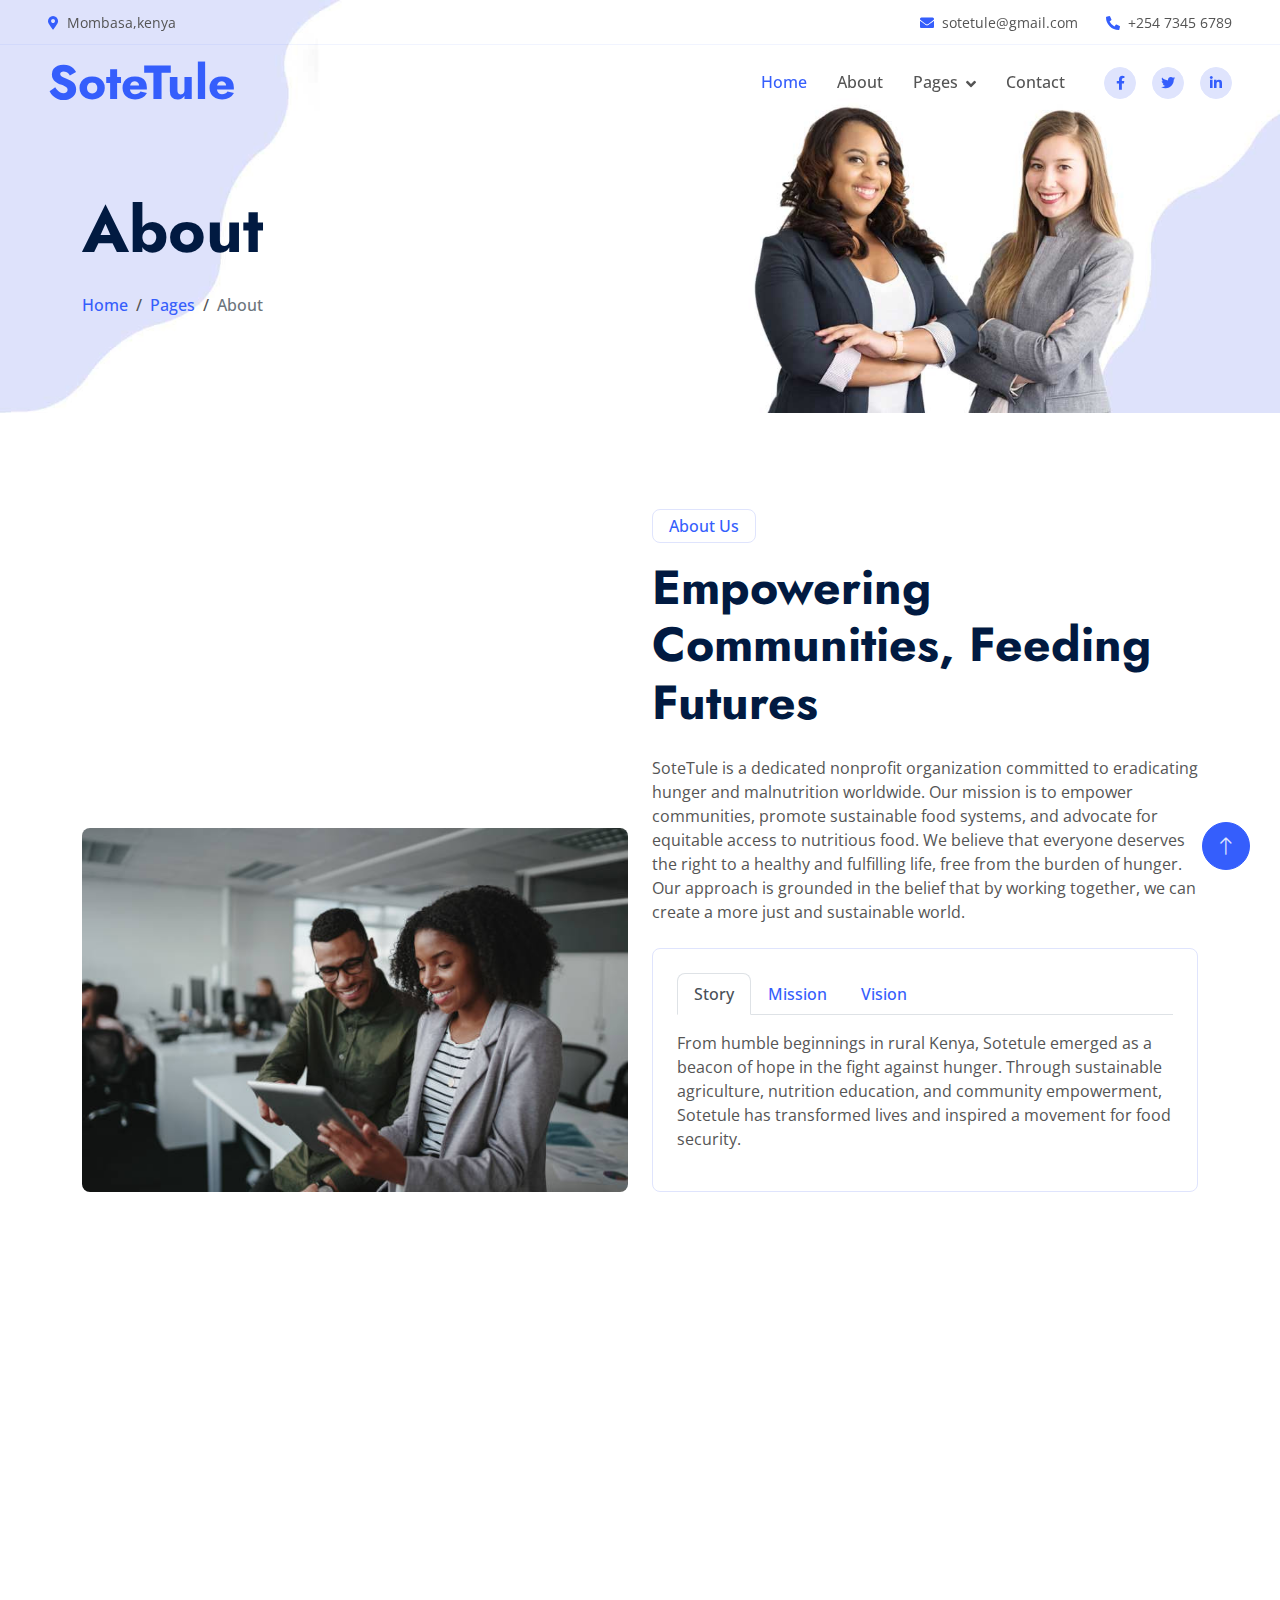
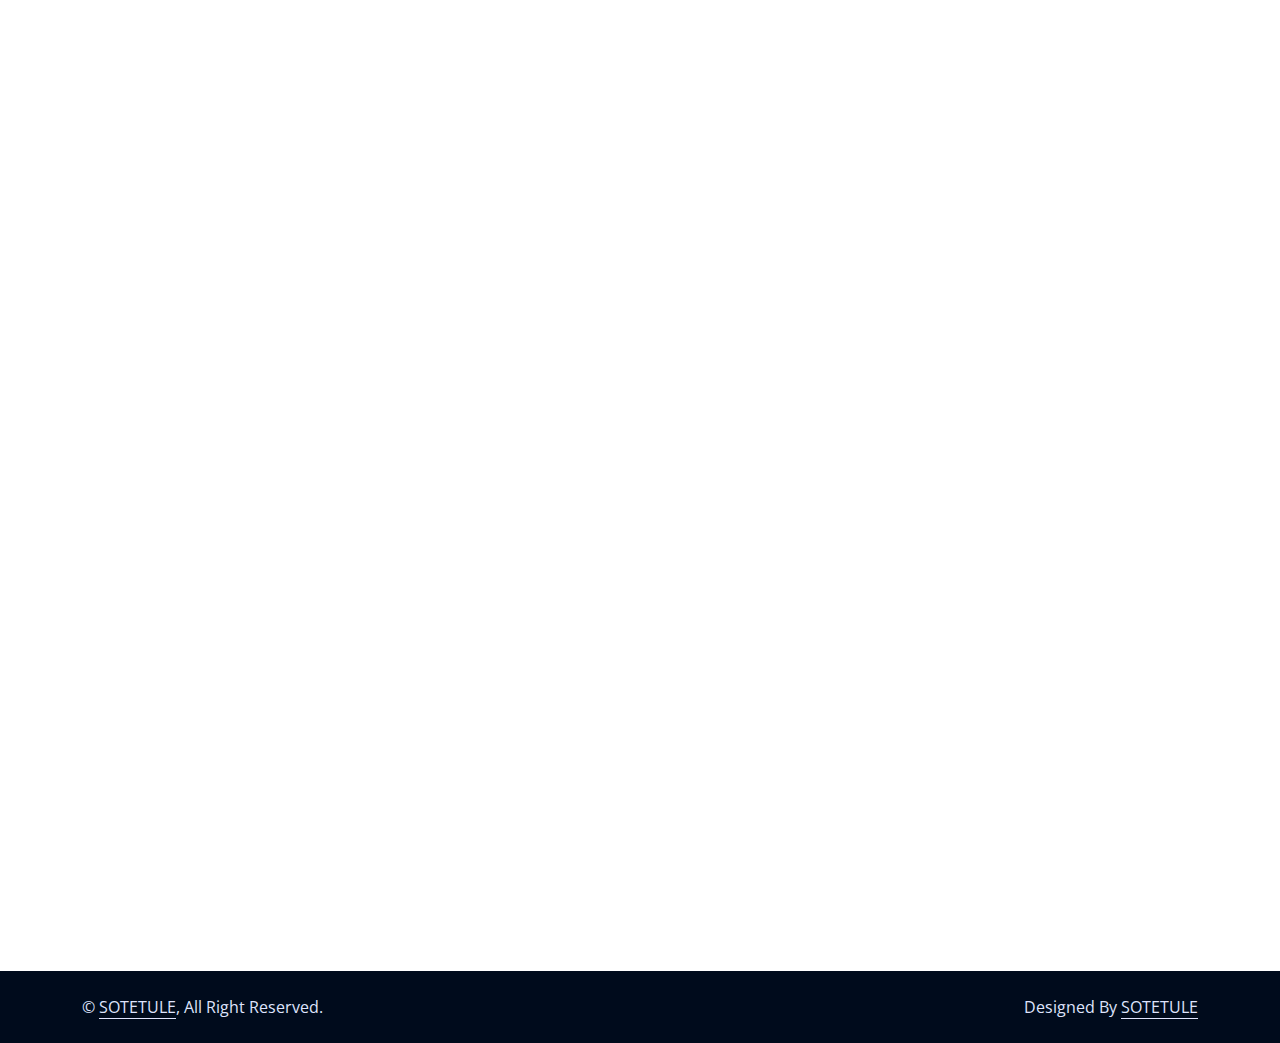
==== commit 51f44e51: "changes" ====
--- a/about.html
+++ b/about.html
@@ -112,7 +112,7 @@
         <div class="container">
             <div class="row g-4 align-items-end mb-4">
                 <div class="col-lg-6 wow fadeInUp" data-wow-delay="0.1s">
-                    <img class="img-fluid rounded" src="img/about.jpg">
+                    <img class="img-fluid rounded" src="img/we.jpg">
                 </div>
                 <div class="col-lg-6 wow fadeInUp" data-wow-delay="0.3s">
                     <p class="d-inline-block border rounded text-primary fw-semi-bold py-1 px-3">About Us</p>
--- a/css/style.css
+++ b/css/style.css
@@ -127,7 +127,7 @@
     .navbar .navbar-nav {
         margin-top: 10px;
         border-top: 1px solid rgba(0, 0, 0, .07);
-        background: #FFFFFF;
+        background: floralwhite;
     }
 
     .navbar .navbar-nav .nav-link {
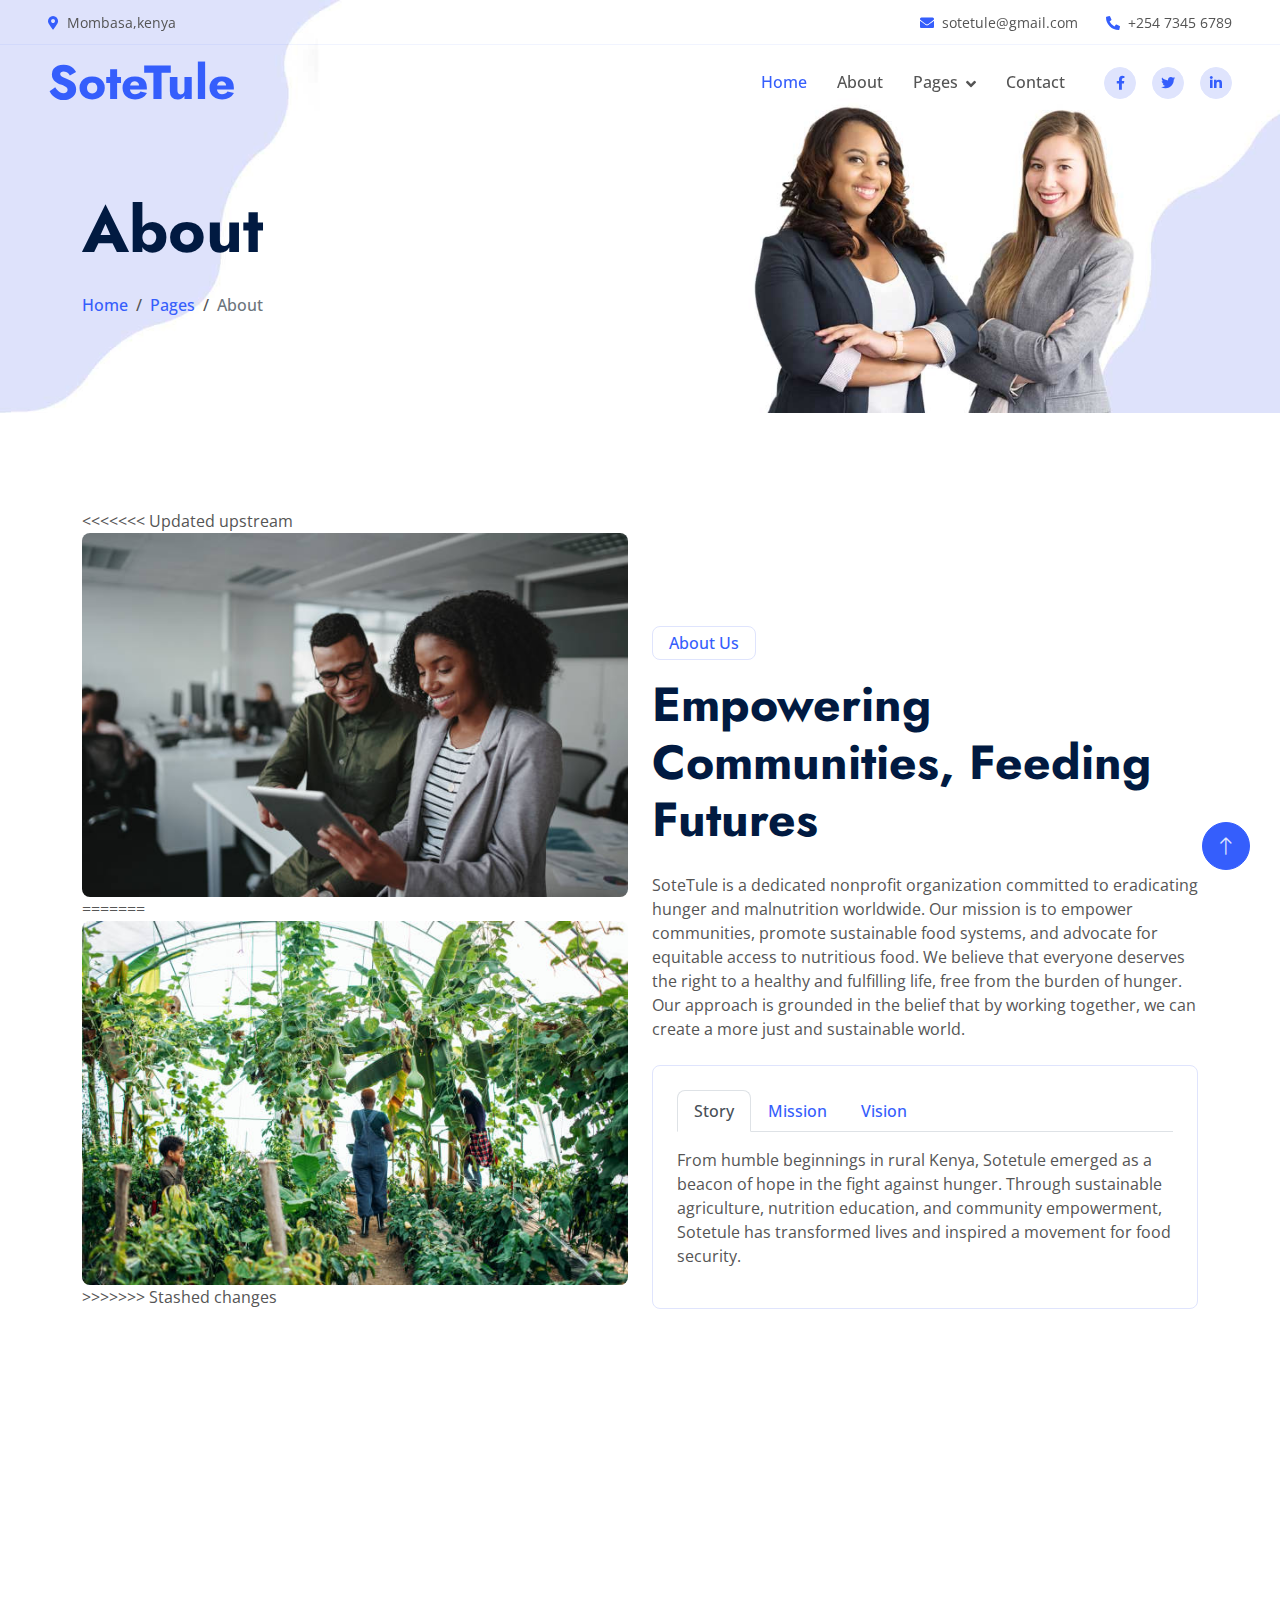
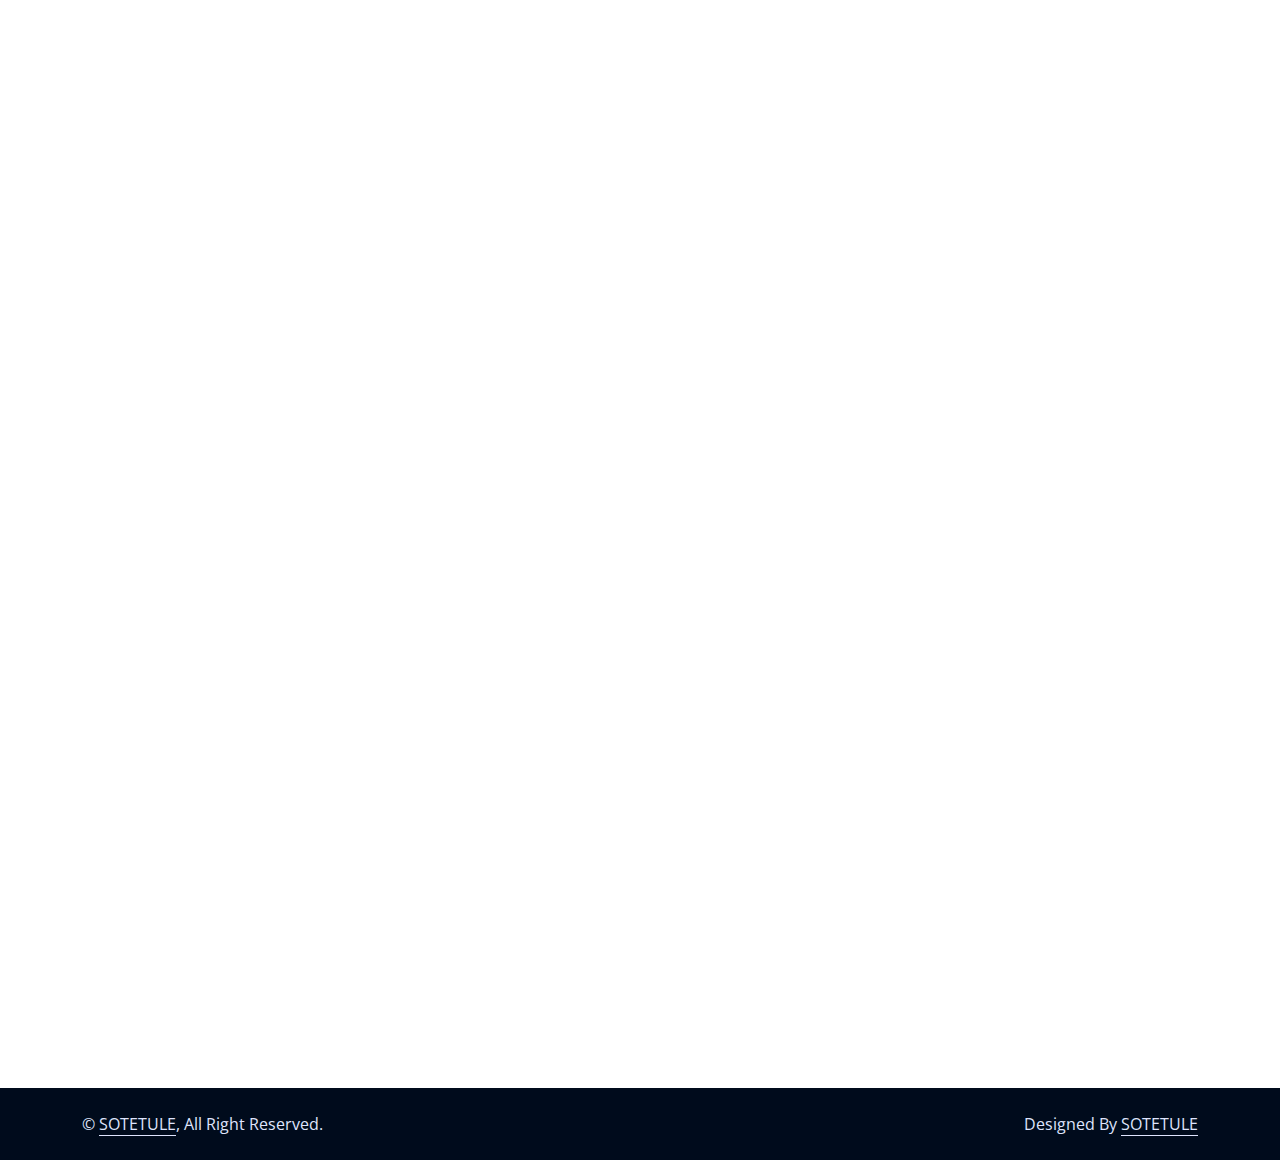
==== commit 64078f5a: "updates" ====
--- a/about.html
+++ b/about.html
@@ -112,7 +112,11 @@
         <div class="container">
             <div class="row g-4 align-items-end mb-4">
                 <div class="col-lg-6 wow fadeInUp" data-wow-delay="0.1s">
+<<<<<<< Updated upstream
                     <img class="img-fluid rounded" src="img/we.jpg">
+=======
+                    <img class="img-fluid rounded" src="img/farmer 2.jpg">
+>>>>>>> Stashed changes
                 </div>
                 <div class="col-lg-6 wow fadeInUp" data-wow-delay="0.3s">
                     <p class="d-inline-block border rounded text-primary fw-semi-bold py-1 px-3">About Us</p>
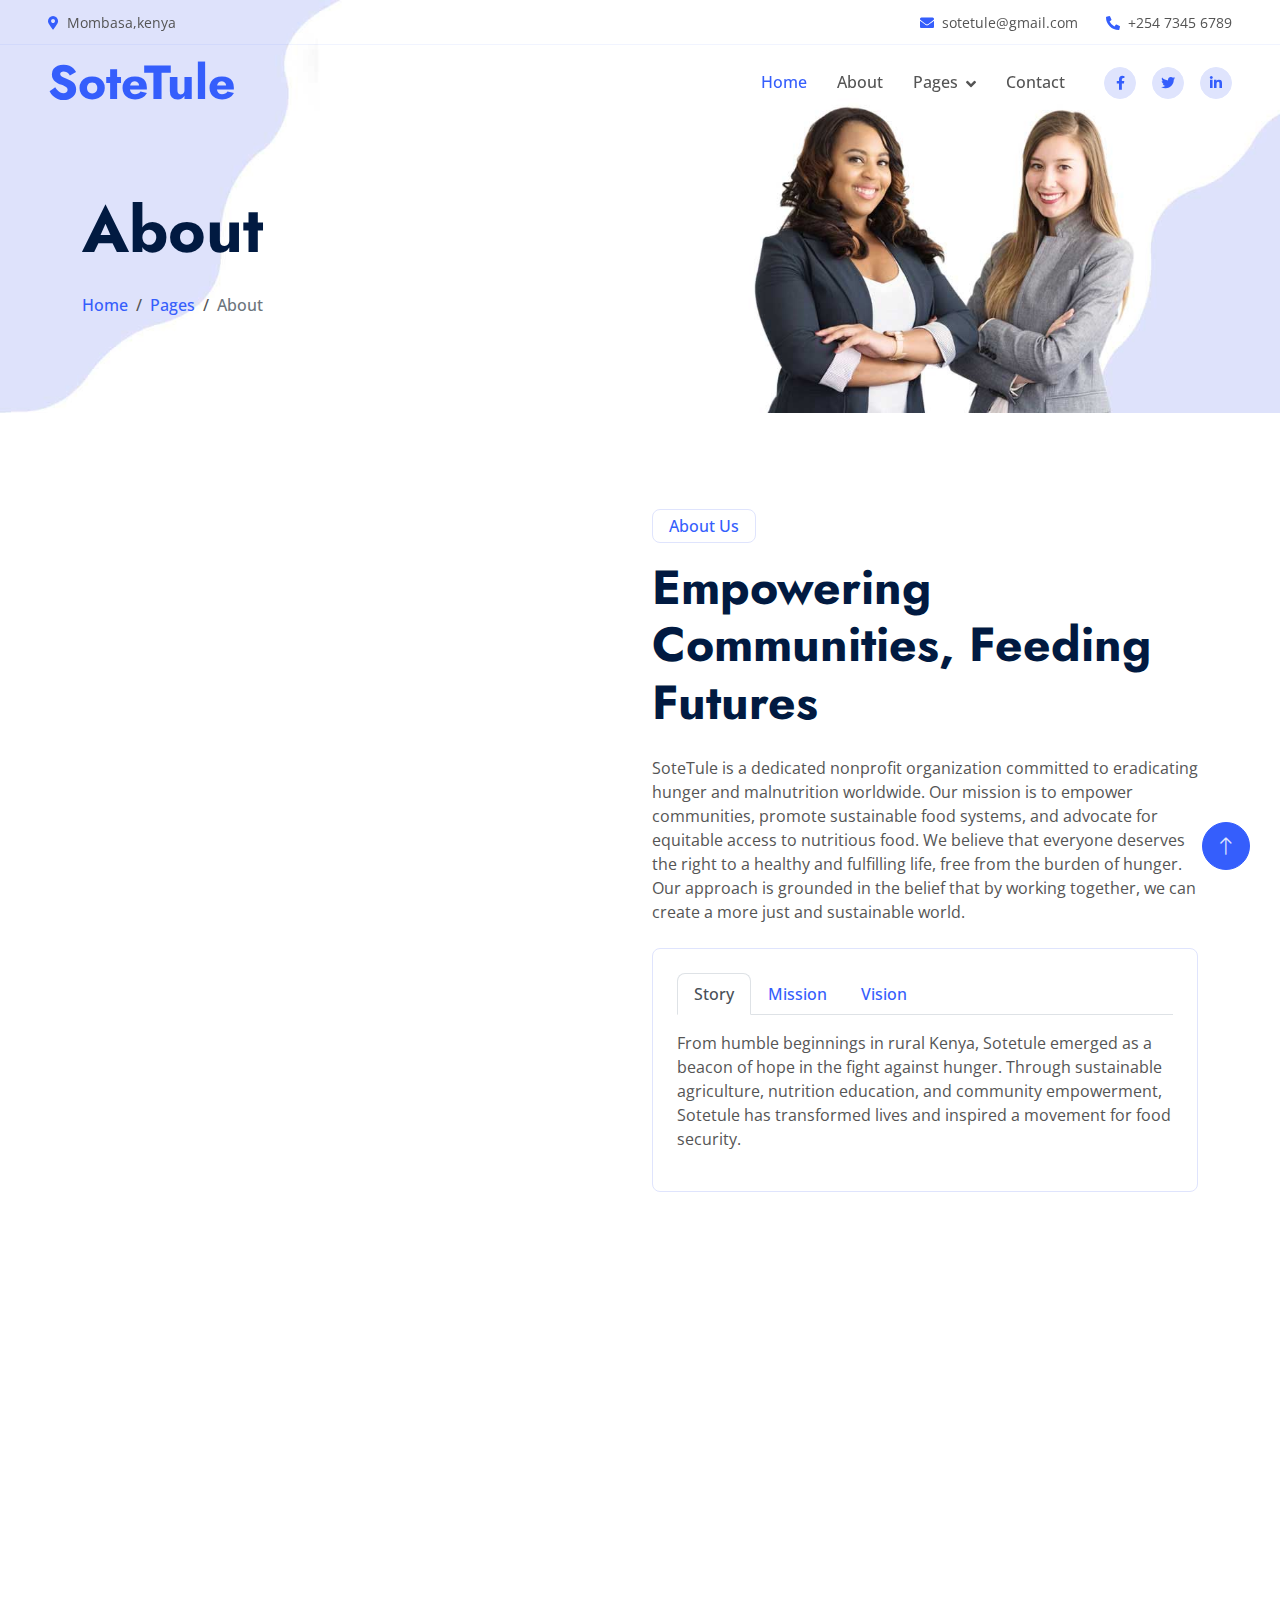
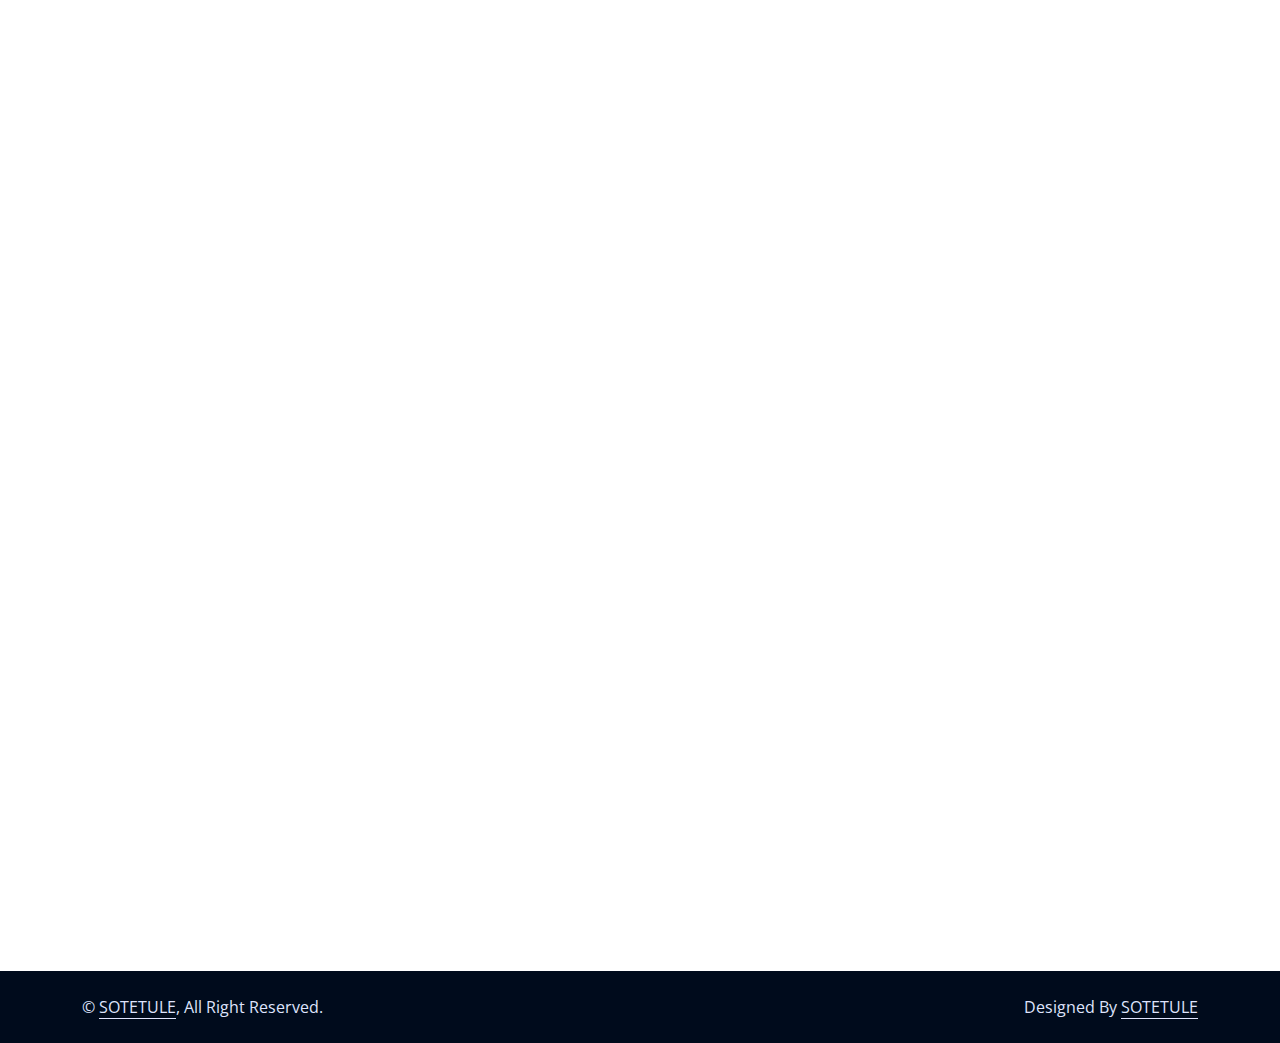
==== commit 9db54351: "changes" ====
--- a/about.html
+++ b/about.html
@@ -112,11 +112,8 @@
         <div class="container">
             <div class="row g-4 align-items-end mb-4">
                 <div class="col-lg-6 wow fadeInUp" data-wow-delay="0.1s">
-<<<<<<< Updated upstream
-                    <img class="img-fluid rounded" src="img/we.jpg">
-=======
+                    <img class="img-fluid rounded" src="img/we.j
                     <img class="img-fluid rounded" src="img/farmer 2.jpg">
->>>>>>> Stashed changes
                 </div>
                 <div class="col-lg-6 wow fadeInUp" data-wow-delay="0.3s">
                     <p class="d-inline-block border rounded text-primary fw-semi-bold py-1 px-3">About Us</p>
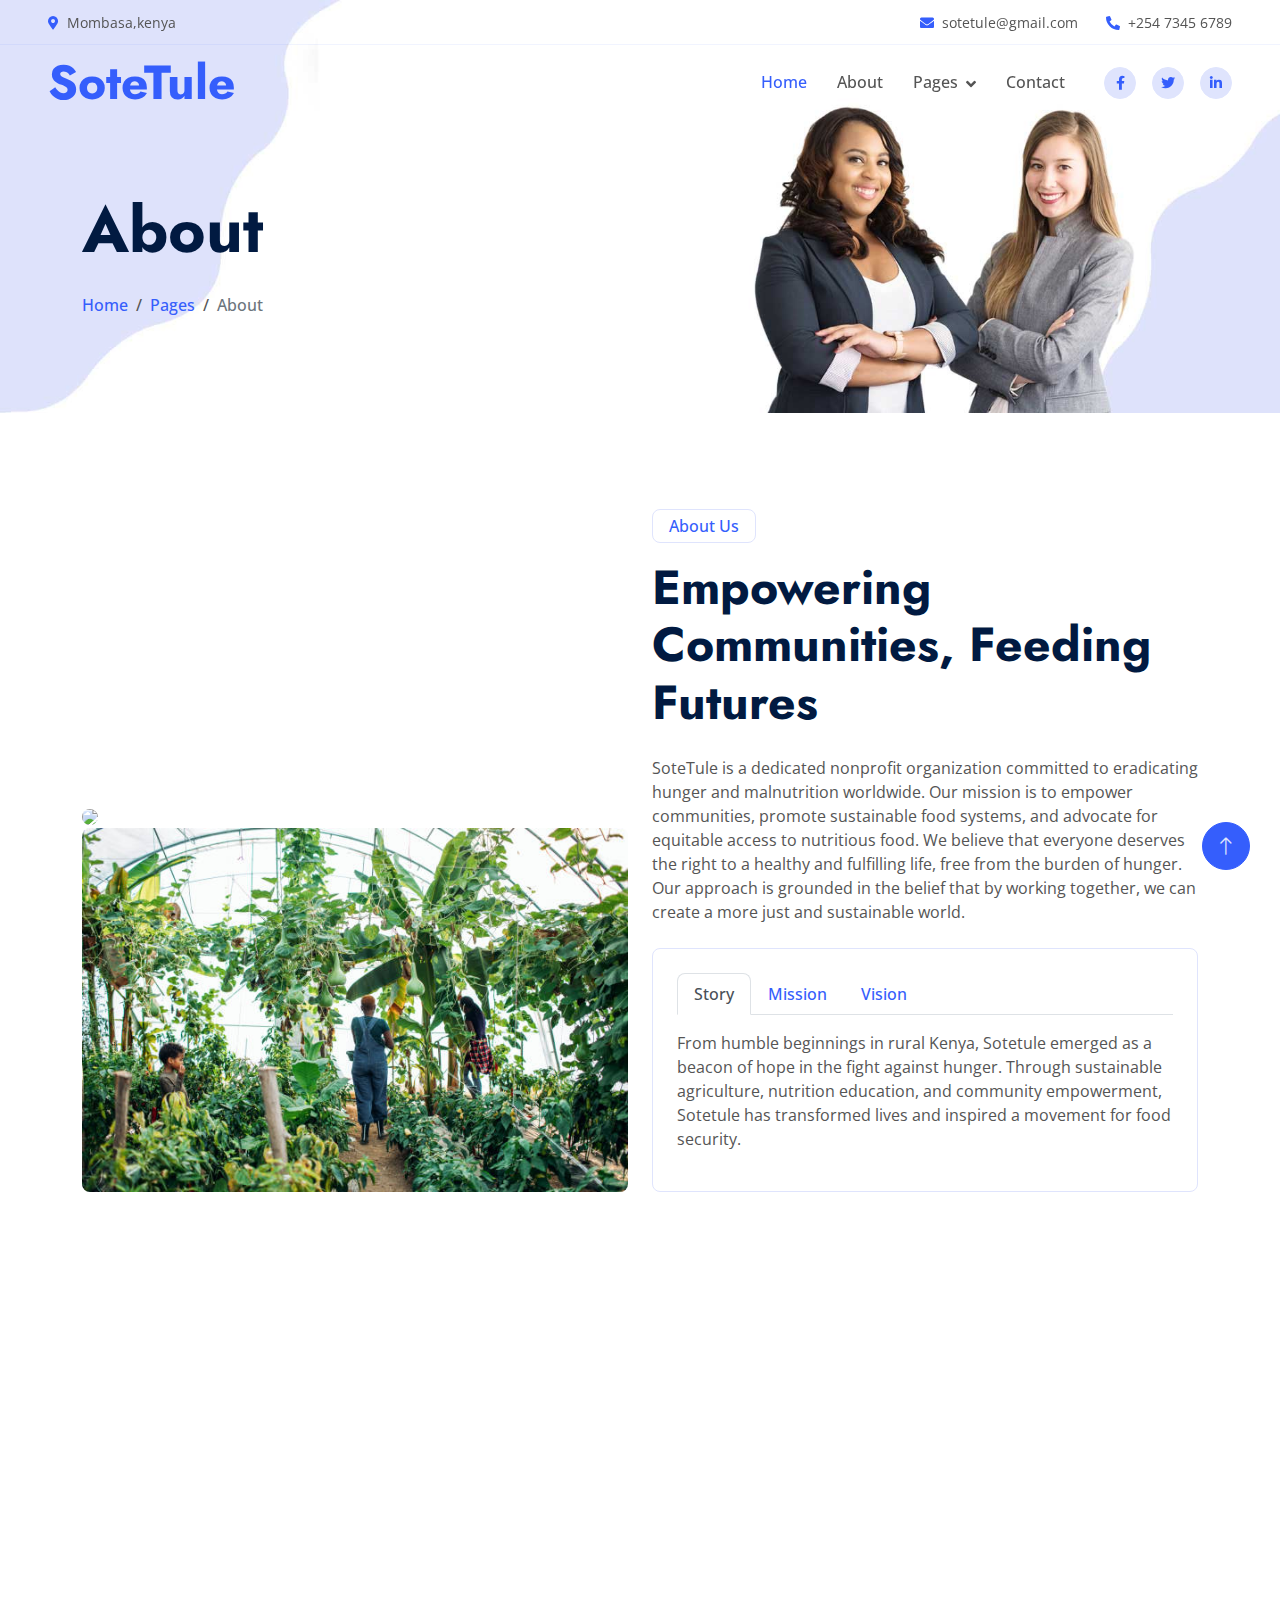
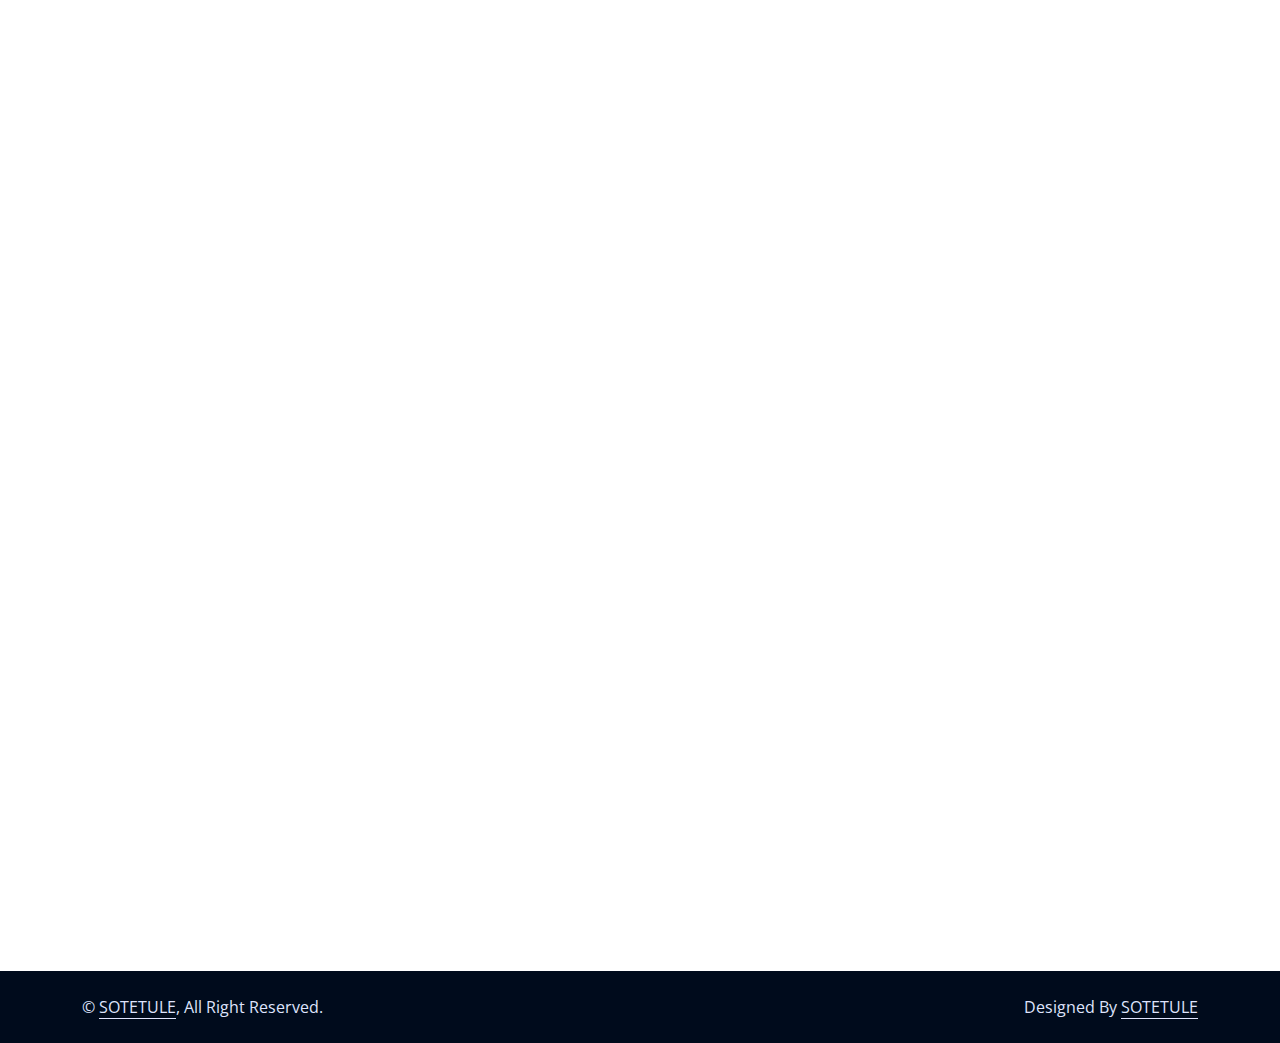
==== commit d6f736fe: "changes" ====
--- a/about.html
+++ b/about.html
@@ -112,7 +112,7 @@
         <div class="container">
             <div class="row g-4 align-items-end mb-4">
                 <div class="col-lg-6 wow fadeInUp" data-wow-delay="0.1s">
-                    <img class="img-fluid rounded" src="img/we.j
+                    <img class="img-fluid rounded" src="img/we.j">
                     <img class="img-fluid rounded" src="img/farmer 2.jpg">
                 </div>
                 <div class="col-lg-6 wow fadeInUp" data-wow-delay="0.3s">
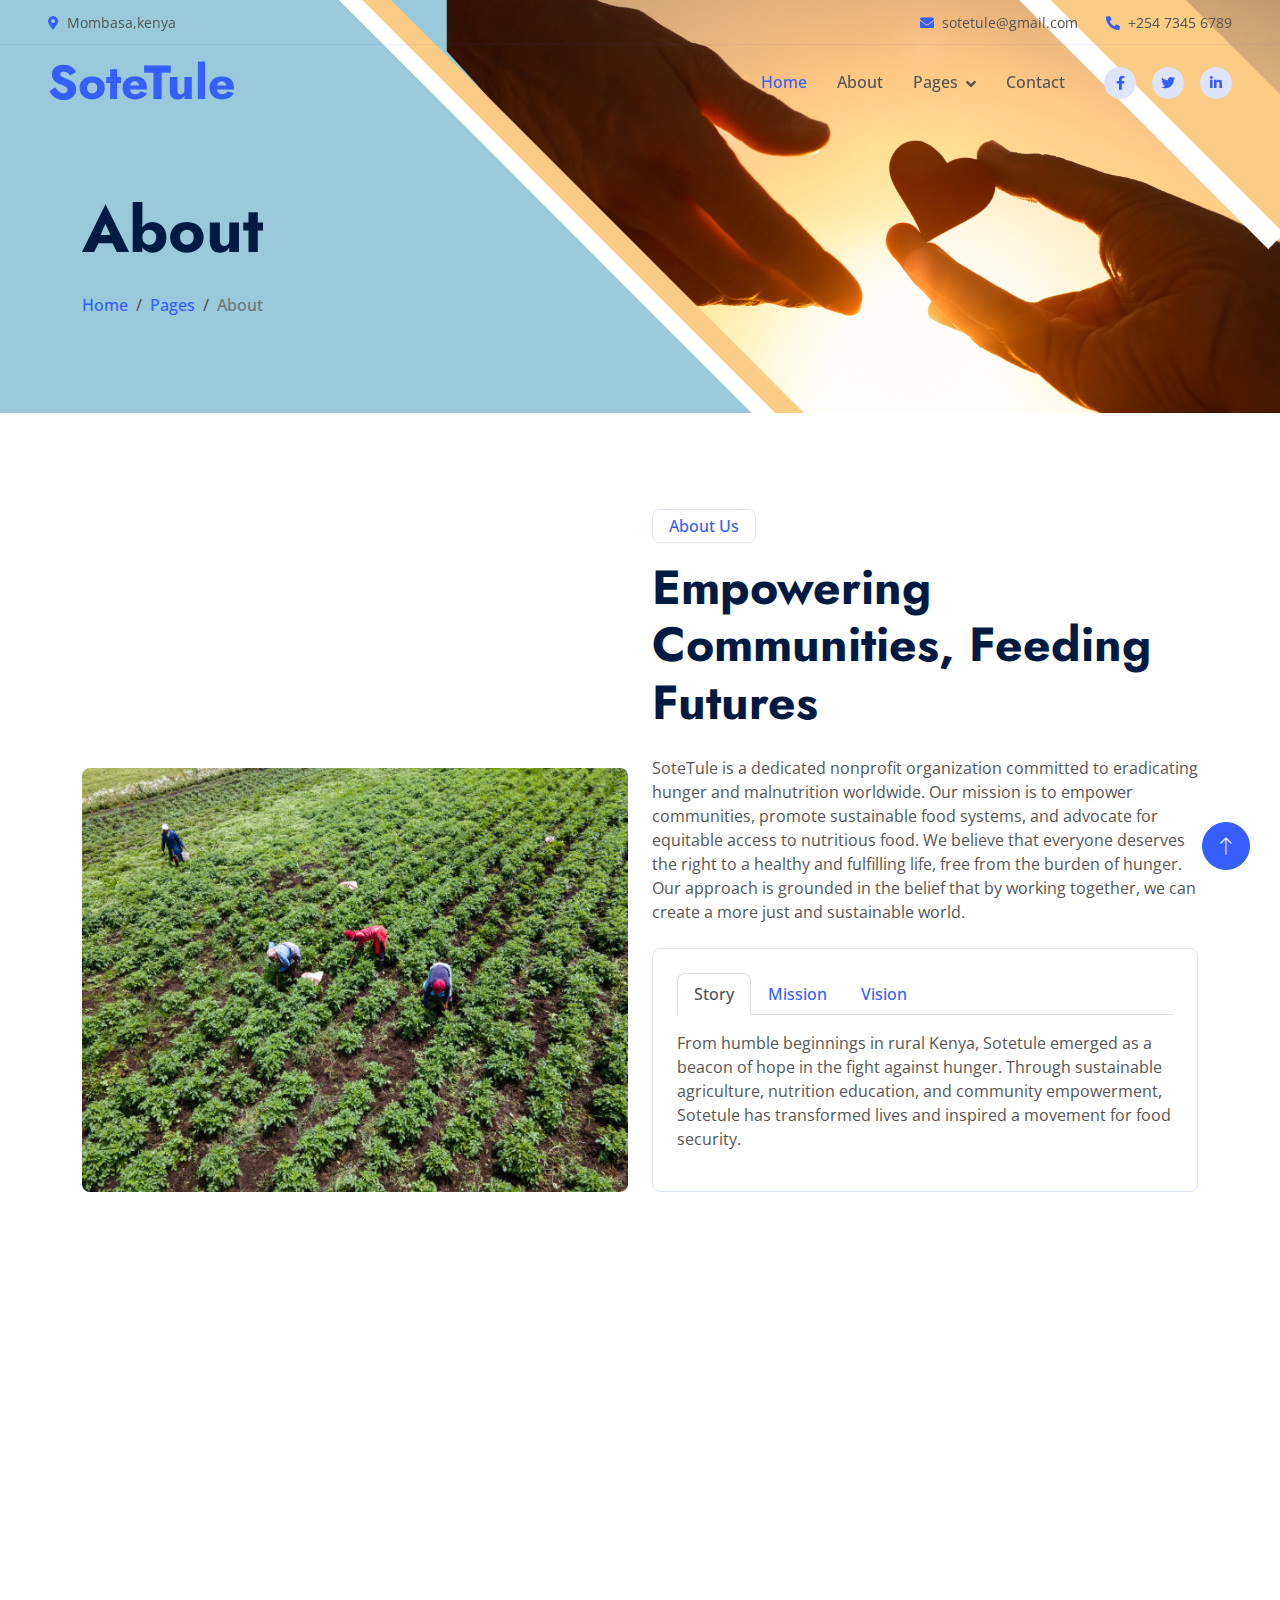
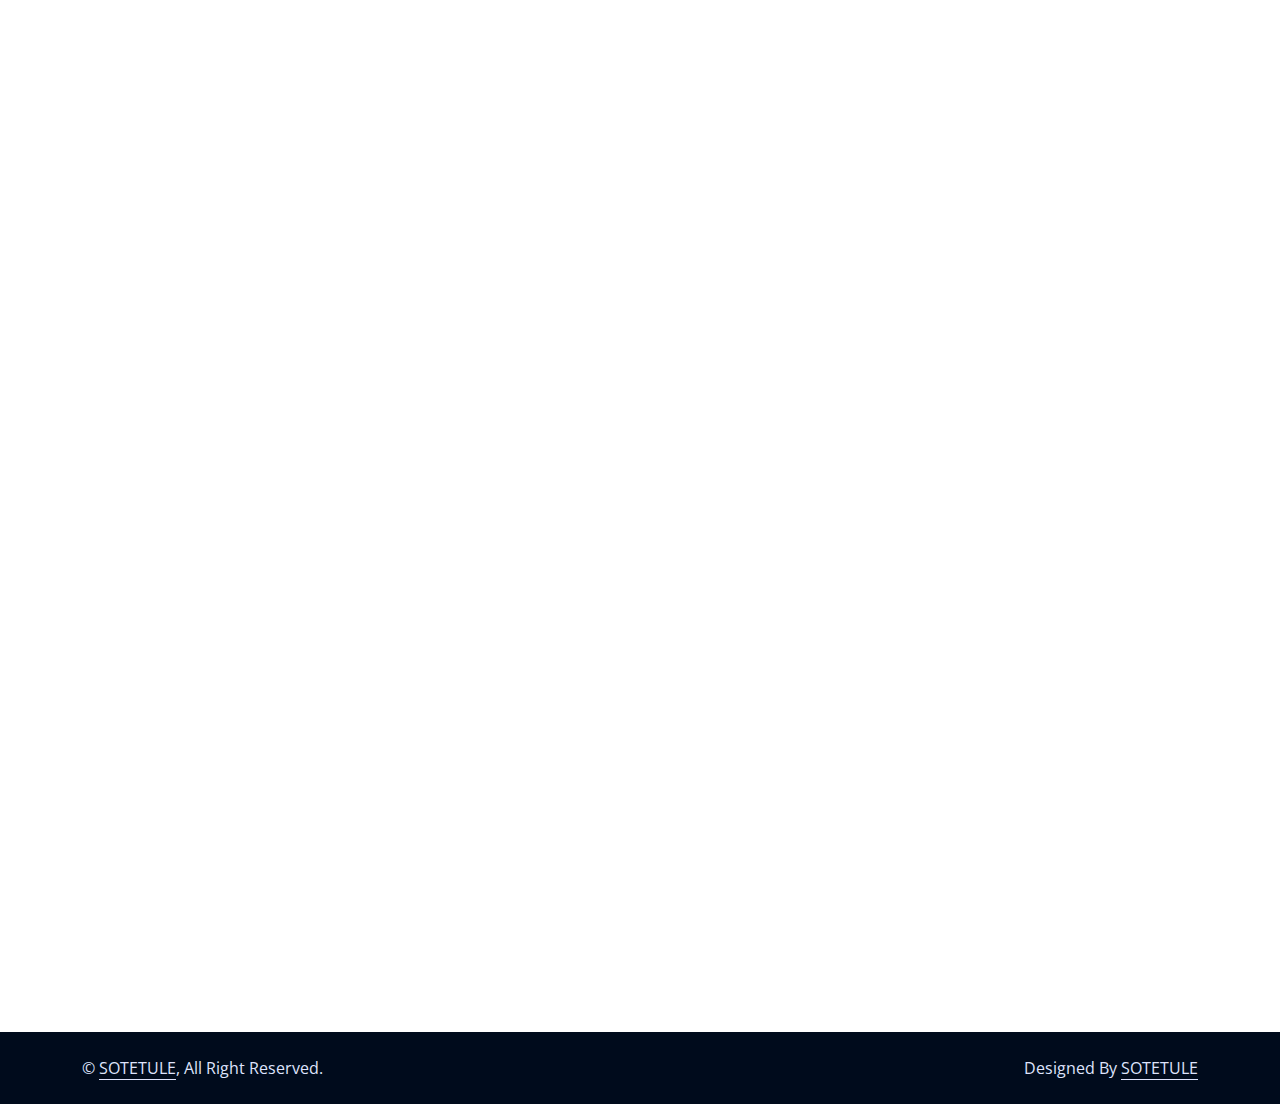
==== commit 848beb55: "Updates" ====
--- a/about.html
+++ b/about.html
@@ -111,10 +111,12 @@
     <div class="container-xxl py-5">
         <div class="container">
             <div class="row g-4 align-items-end mb-4">
-                <div class="col-lg-6 wow fadeInUp" data-wow-delay="0.1s">
-                    <img class="img-fluid rounded" src="img/we.j">
-                    <img class="img-fluid rounded" src="img/farmer 2.jpg">
-                </div>
+                <!-- Image Column -->
+                <div class="col-lg-6 wow fadeInUp h-100" data-wow-delay="0.1s">
+                    <img class="img-fluid rounded w-100 h-100" src="img/farmer 3.jpg" style="object-fit: cover;">
+                </div>
+                
+                <!-- Content Column -->
                 <div class="col-lg-6 wow fadeInUp" data-wow-delay="0.3s">
                     <p class="d-inline-block border rounded text-primary fw-semi-bold py-1 px-3">About Us</p>
                     <h1 class="display-5 mb-4">Empowering Communities, Feeding Futures</h1>
@@ -131,20 +133,17 @@
                         <div class="tab-content" id="nav-tabContent">
                             <div class="tab-pane fade show active" id="nav-story" role="tabpanel" aria-labelledby="nav-story-tab">
                                 <p>From humble beginnings in rural Kenya, Sotetule emerged as a beacon of hope in the fight against hunger. Through sustainable agriculture, nutrition education, and community empowerment, Sotetule has transformed lives and inspired a movement for food security.</p>
-                                <!-- <p class="mb-0">Diam dolor diam ipsum et tempor sit. Aliqu diam amet diam et eos labore. Clita erat ipsum et lorem et sit</p> -->
                             </div>
                             <div class="tab-pane fade" id="nav-mission" role="tabpanel" aria-labelledby="nav-mission-tab">
                                 <p>To eradicate hunger and malnutrition worldwide by promoting sustainable food systems, empowering communities, and advocating for equitable access to nutritious food.</p>
-                                <!-- <p class="mb-0">Diam dolor diam ipsum et tempor sit. Aliqu diam amet diam et eos labore. Clita erat ipsum et lorem et sit</p> -->
                             </div>
                             <div class="tab-pane fade" id="nav-vision" role="tabpanel" aria-labelledby="nav-vision-tab">
                                 <p>A world where everyone has the right to a healthy and fulfilling life, free from hunger and malnutrition.</p>
-                                <!-- <p class="mb-0">Diam dolor diam ipsum et tempor sit. Aliqu diam amet diam et eos labore. Clita erat ipsum et lorem et sit</p> -->
-                            </div>
-                        </div>
-                    </div>
-                </div>
-            </div><!--about us-->
+                            </div>
+                        </div>
+                    </div>
+                </div>
+            </div>
 
             <div class="row g-4 align-items-end mb-4">
                 <div class="col-lg-6 wow fadeInUp" data-wow-delay="0.3s">
@@ -157,14 +156,14 @@
                     </ul>
                 </div>
                 <div class="col-lg-6 wow fadeInUp" data-wow-delay="0.1s">
-                    <img class="img-fluid rounded" src="img/about.jpg">
-                </div>
-            </div><!--our approach-->
+                    <img class="img-fluid rounded" src="img/farmers 1.jpg">
+                </div>
+            </div><!--our approach--><br><br>
 
 
             <div class="row g-4 align-items-end mb-4">
                 <div class="col-lg-6 wow fadeInUp" data-wow-delay="0.1s">
-                    <img class="img-fluid rounded" src="img/about.jpg">
+                    <img class="img-fluid rounded" src="img/farmer 2.jpg">
                 </div>
                 <div class="col-lg-6 wow fadeInUp" data-wow-delay="0.3s">
                     <p class="d-inline-block border rounded text-primary fw-semi-bold py-1 px-3">Our Impact</p>
@@ -182,10 +181,9 @@
                     </p>
                 </div>
             </div><!--our impact-->
-                </div>
-            </div>
-        </div>
-    </div>
+        </div>
+    </div>
+ 
     <!-- About End -->
 
 
@@ -280,7 +278,7 @@
     <div class="container-fluid bg-dark text-light footer mt-5 py-5 wow fadeIn" data-wow-delay="0.1s">
         <div class="container py-5">
             <div class="row g-3">
-                <div class="col-lg-3 col-md-4">
+                <div class="col-lg-4 col-md-4">
                     <h4 class="text-white mb-4">Our Office</h4>
                     <p class="mb-2"><i class="fa fa-map-marker-alt me-3"></i>Mombasa, Kenya</p>
                     <p class="mb-2"><i class="fa fa-phone-alt me-3"></i>+254 7345 6789</p>
@@ -292,22 +290,15 @@
                         <a class="btn btn-square btn-outline-light rounded-circle me-2" href=""><i class="fab fa-linkedin-in"></i></a>
                     </div>
                 </div>
-                <!--<div class="col-lg-3 col-md-6">
-                    <h4 class="text-white mb-4">Services</h4>
-                    <a class="btn btn-link" href="">Financial Planning</a>
-                    <a class="btn btn-link" href="">Cash Investment</a>
-                    <a class="btn btn-link" href="">Financial Consultancy</a>
-                    <a class="btn btn-link" href="">Business Loans</a>
-                    <a class="btn btn-link" href="">Business Analysis</a>
-                </div> -->
-                <div class="col-lg-3 col-md-4">
+                <div class="col-lg-4 col-md-4">
                     <h4 class="text-white mb-4">Quick Links</h4>
-                    <a class="btn btn-link" href="">About Us</a>
-                    <a class="btn btn-link" href="">Contact Us</a>
-                    <a class="btn btn-link" href="">Our Services</a>
-                    <a class="btn btn-link" href="">Projects</a>
-                </div>
-                <div class="col-lg-3 col-md-6">
+                    <a class="btn btn-link" href="#">About Us</a>
+                    <a class="btn btn-link" href="contact.html">Contact Us</a>
+                    <a class="btn btn-link" href="project.html">Projects</a>
+                    <a class="btn btn-link" href="team.html">Teams</a>
+                    <a class="btn btn-link" href="testimonial.html">Testimonial</a>
+                </div>
+                <div class="col-lg-4 col-md-6">
                     <h4 class="text-white mb-4">Newsletter</h4>
                     <p>Subscribe to our mail newsletter</p>
                     <div class="position-relative w-100">
@@ -319,6 +310,7 @@
         </div>
     </div>
     <!-- Footer End -->
+
 
 
     <!-- Copyright Start -->
@@ -330,7 +322,7 @@
                 </div>
                 <div class="col-md-6 text-center text-md-end">
                     <!--/*** This template is free as long as you keep the footer author’s credit link/attribution link/backlink. If you'd like to use the template without the footer author’s credit link/attribution link/backlink, you can purchase the Credit Removal License from "https://htmlcodex.com/credit-removal". Thank you for your support. ***/-->
-                    Designed By <a class="border-bottom" href="https://htmlcodex.com">SOTETULE</a>
+                    Designed By <a class="border-bottom">SOTETULE</a>
                 </div>
             </div>
         </div>
--- a/css/style.css
+++ b/css/style.css
@@ -206,7 +206,7 @@
 .page-header {
     padding-top: 12rem;
     padding-bottom: 6rem;
-    background: url(../img/header.jpg) top left no-repeat;
+    background: url(../img/header.png) top left no-repeat;
     background-size: cover;
 }
 
